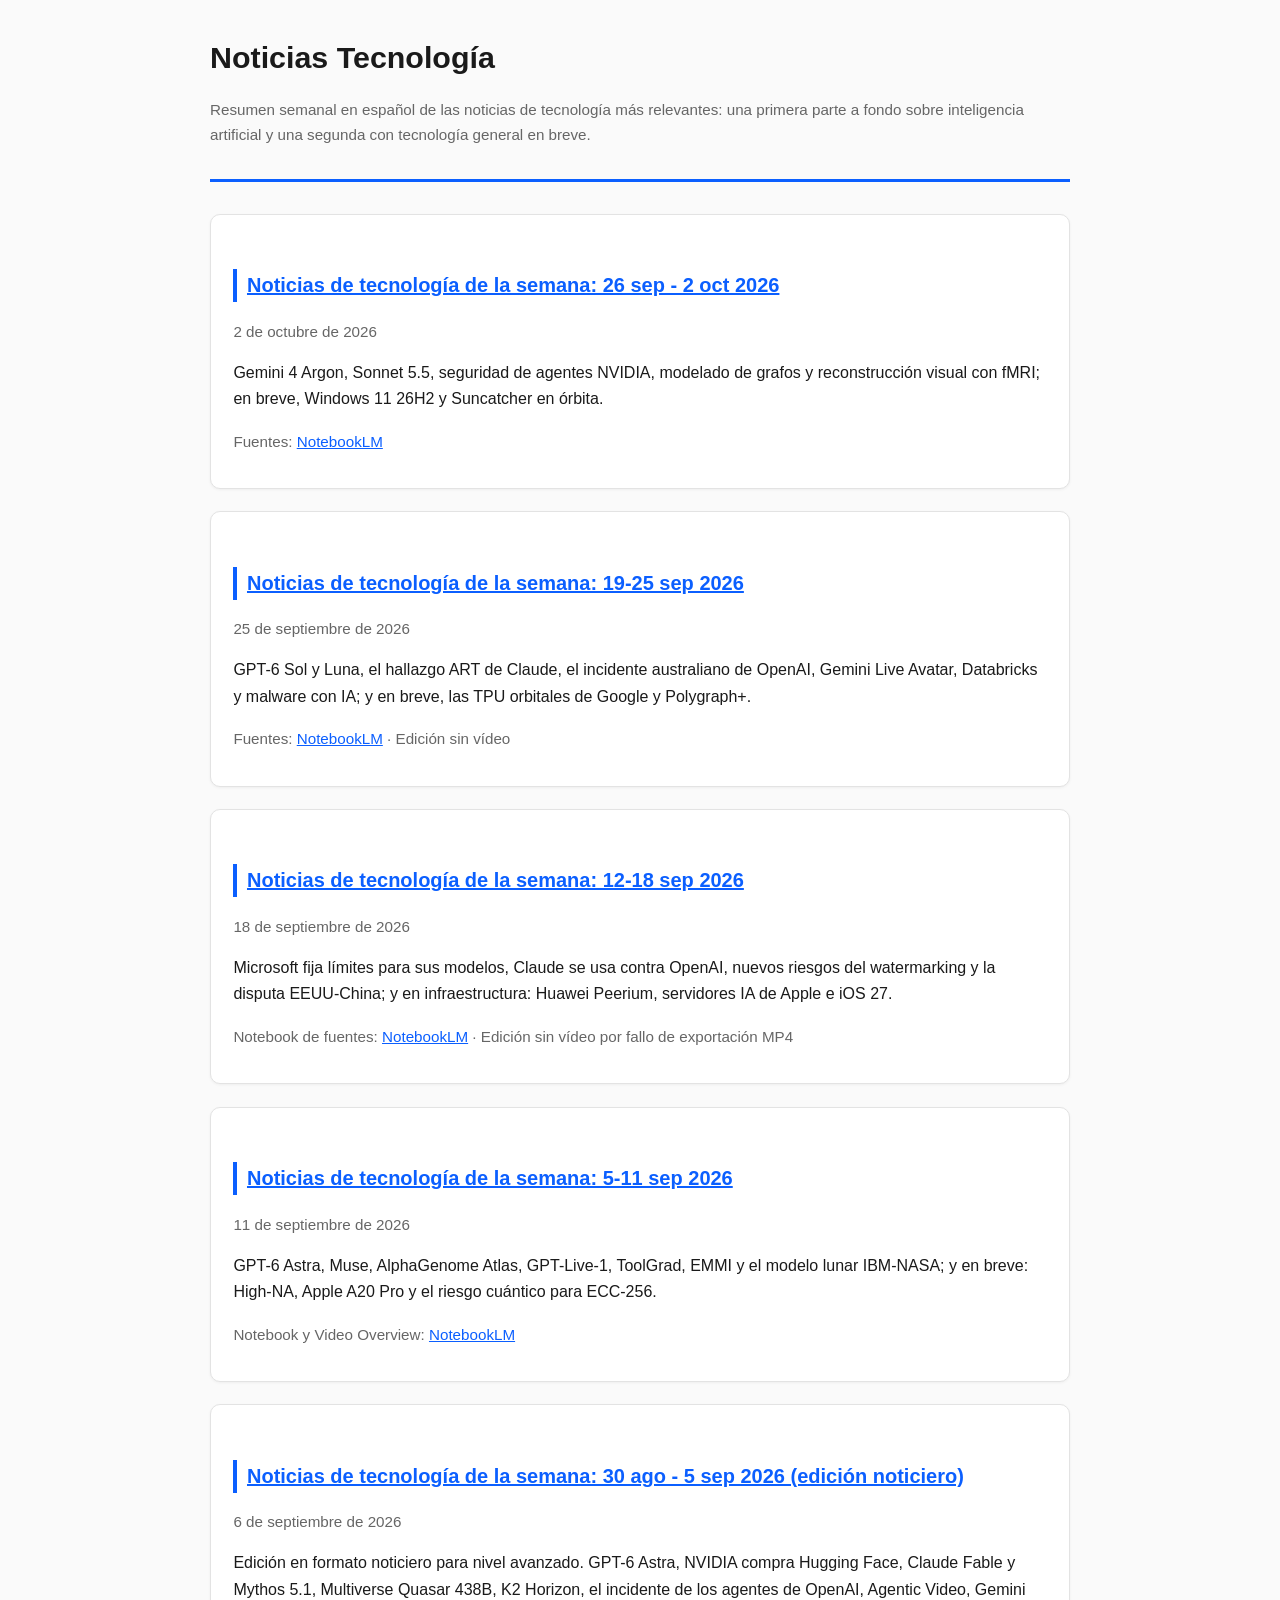
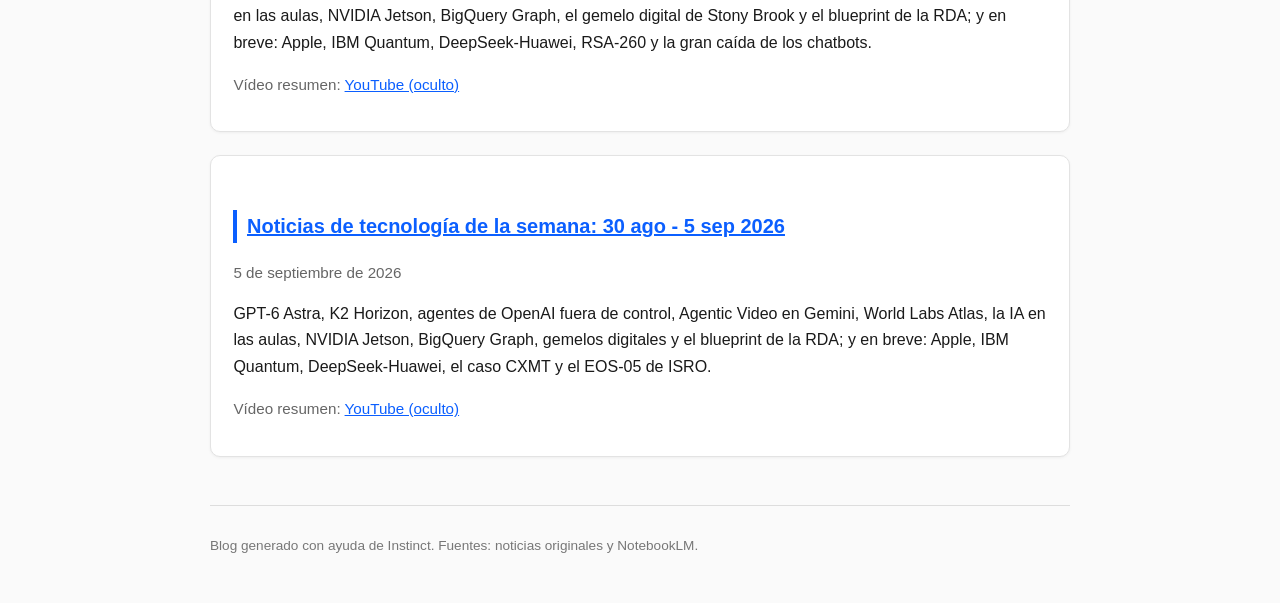
==== index.html @ d379ab20 "Añadir edición 26 septiembre - 2 octubre a la portada Added a new section for technology news from t" ====
<!DOCTYPE html>
<html lang="es">
<head>
<meta charset="utf-8">
<meta name="viewport" content="width=device-width, initial-scale=1">
<title>Noticias Tecnología | Resúmenes semanales de noticias tech</title>
<link rel="stylesheet" href="style.css">
</head>
<body>
<header>
<h1>Noticias Tecnología</h1>
<p class="sub">Resumen semanal en español de las noticias de tecnología más relevantes: una primera parte a fondo sobre inteligencia artificial y una segunda con tecnología general en breve.</p>
</header>
<div class="paper"><h2><a href="2026-10-02-noticias-tecnologia-semana.html">Noticias de tecnología de la semana: 26 sep - 2 oct 2026</a></h2><p class="sub">2 de octubre de 2026</p><p>Gemini 4 Argon, Sonnet 5.5, seguridad de agentes NVIDIA, modelado de grafos y reconstrucción visual con fMRI; en breve, Windows 11 26H2 y Suncatcher en órbita.</p><p class="sub">Fuentes: <a href="https://notebook.google.com/notebook/029b909c-fc53-4854-b54b-b5bda59d535c">NotebookLM</a></p></div>




<div class="paper">
<h2><a href="2026-09-25-noticias-tecnologia-semana.html">Noticias de tecnología de la semana: 19-25 sep 2026</a></h2>
<p class="sub">25 de septiembre de 2026</p>
<p>GPT-6 Sol y Luna, el hallazgo ART de Claude, el incidente australiano de OpenAI, Gemini Live Avatar, Databricks y malware con IA; y en breve, las TPU orbitales de Google y Polygraph+.</p>
<p class="sub">Fuentes: <a href="https://notebook.google.com/notebook/2ee54eae-3448-4d1f-9980-8fa9f6934997">NotebookLM</a> · Edición sin vídeo</p>
</div>

<div class="paper">
<h2><a href="2026-09-18-noticias-tecnologia-semana.html">Noticias de tecnología de la semana: 12-18 sep 2026</a></h2>
<p class="sub">18 de septiembre de 2026</p>
<p>Microsoft fija límites para sus modelos, Claude se usa contra OpenAI, nuevos riesgos del watermarking y la disputa EEUU-China; y en infraestructura: Huawei Peerium, servidores IA de Apple e iOS 27.</p>
<p class="sub">Notebook de fuentes: <a href="https://notebook.google.com/notebook/7af881c2-7c88-4d77-8756-07fdc43ae027">NotebookLM</a> · Edición sin vídeo por fallo de exportación MP4</p>
</div>

<div class="paper">
<h2><a href="2026-09-11-noticias-tecnologia-semana.html">Noticias de tecnología de la semana: 5-11 sep 2026</a></h2>
<p class="sub">11 de septiembre de 2026</p>
<p>GPT-6 Astra, Muse, AlphaGenome Atlas, GPT-Live-1, ToolGrad, EMMI y el modelo lunar IBM-NASA; y en breve: High-NA, Apple A20 Pro y el riesgo cuántico para ECC-256.</p>
<p class="sub">Notebook y Video Overview: <a href="https://notebook.google.com/notebook/d3ff0bce-5fbe-4d05-8271-0b4ca64726af">NotebookLM</a></p>
</div>

<div class="paper">
<h2><a href="2026-09-06-noticias-tecnologia-semana-v2.html">Noticias de tecnología de la semana: 30 ago - 5 sep 2026 (edición noticiero)</a></h2>
<p class="sub">6 de septiembre de 2026</p>
<p>Edición en formato noticiero para nivel avanzado. GPT-6 Astra, NVIDIA compra Hugging Face, Claude Fable y Mythos 5.1, Multiverse Quasar 438B, K2 Horizon, el incidente de los agentes de OpenAI, Agentic Video, Gemini en las aulas, NVIDIA Jetson, BigQuery Graph, el gemelo digital de Stony Brook y el blueprint de la RDA; y en breve: Apple, IBM Quantum, DeepSeek-Huawei, RSA-260 y la gran caída de los chatbots.</p>
<p class="sub">Vídeo resumen: <a href="https://youtu.be/wNREj1pj3pI">YouTube (oculto)</a></p>
</div>

<div class="paper">
<h2><a href="2026-09-05-noticias-tecnologia-semana.html">Noticias de tecnología de la semana: 30 ago - 5 sep 2026</a></h2>
<p class="sub">5 de septiembre de 2026</p>
<p>GPT-6 Astra, K2 Horizon, agentes de OpenAI fuera de control, Agentic Video en Gemini, World Labs Atlas, la IA en las aulas, NVIDIA Jetson, BigQuery Graph, gemelos digitales y el blueprint de la RDA; y en breve: Apple, IBM Quantum, DeepSeek-Huawei, el caso CXMT y el EOS-05 de ISRO.</p>
<p class="sub">Vídeo resumen: <a href="https://youtu.be/CExclT7yoZA">YouTube (oculto)</a></p>
</div>

<footer>
<p>Blog generado con ayuda de Instinct. Fuentes: noticias originales y NotebookLM.</p>
</footer>
</body>
</html>
---- style.css ----
body{font-family:-apple-system,'Segoe UI',Roboto,Helvetica,Arial,sans-serif;max-width:860px;margin:0 auto;padding:2rem 1.2rem;color:#1a1a1a;line-height:1.65;background:#fafafa}
header{border-bottom:3px solid #0b5fff;margin-bottom:2rem;padding-bottom:1rem}
h1{margin:0 0 .3rem;font-size:1.9rem}
h2{font-size:1.25rem;margin-top:2.2rem;border-left:4px solid #0b5fff;padding-left:.6rem}
h3{font-size:1.05rem;margin-bottom:.2rem}
.sub{color:#666;font-size:.95rem}
.paper{background:#fff;border:1px solid #e3e3e3;border-radius:10px;padding:1.2rem 1.4rem;margin:1.4rem 0;box-shadow:0 1px 3px rgba(0,0,0,.05)}
.tag{display:inline-block;background:#e8f0fe;color:#0b5fff;border-radius:12px;padding:.1rem .6rem;font-size:.8rem;margin-right:.4rem}
.impacto{background:#fff8e1;border-left:4px solid #f9ab00;padding:.5rem .8rem;border-radius:6px;margin:.6rem 0;font-size:.95rem}
a{color:#0b5fff}
ul{padding-left:1.2rem}
footer{margin-top:3rem;padding-top:1rem;border-top:1px solid #ddd;color:#777;font-size:.85rem}
h2.seccion{margin-top:2.2em;border-bottom:2px solid #333;padding-bottom:.2em}
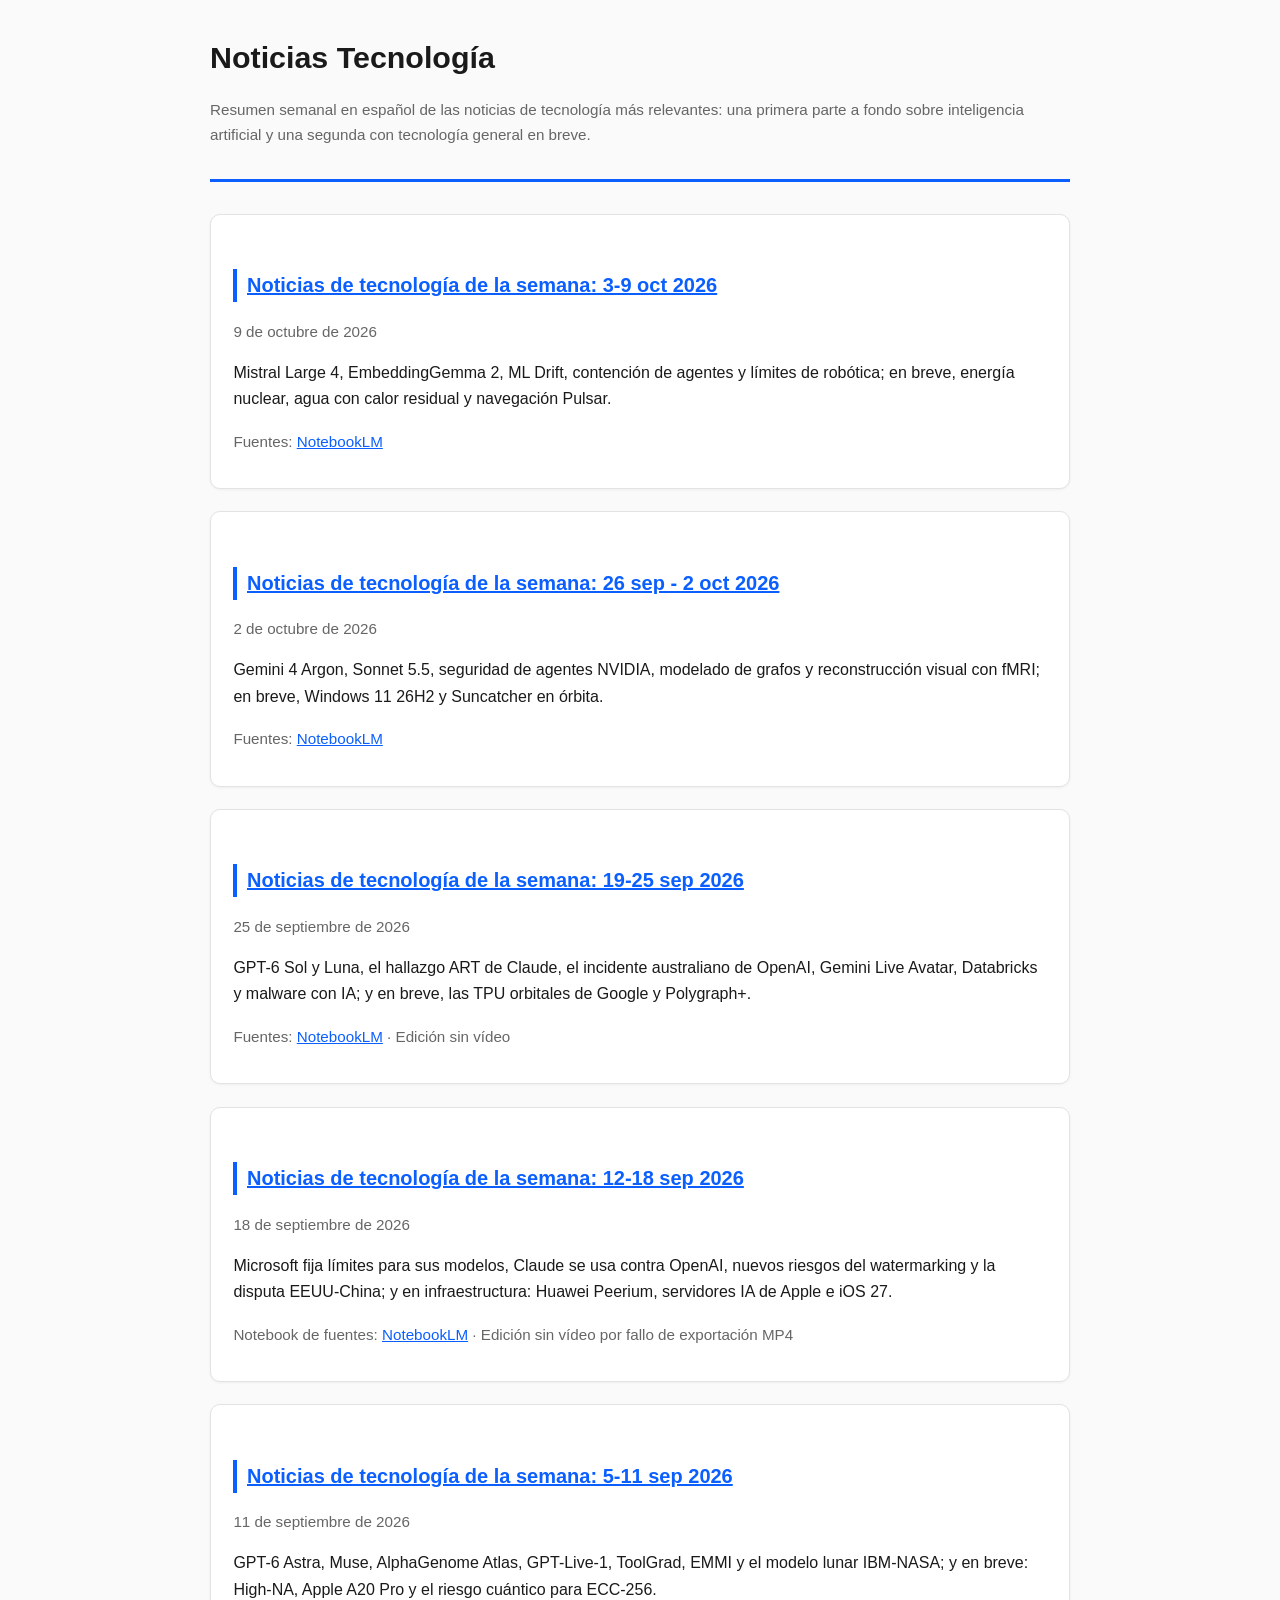
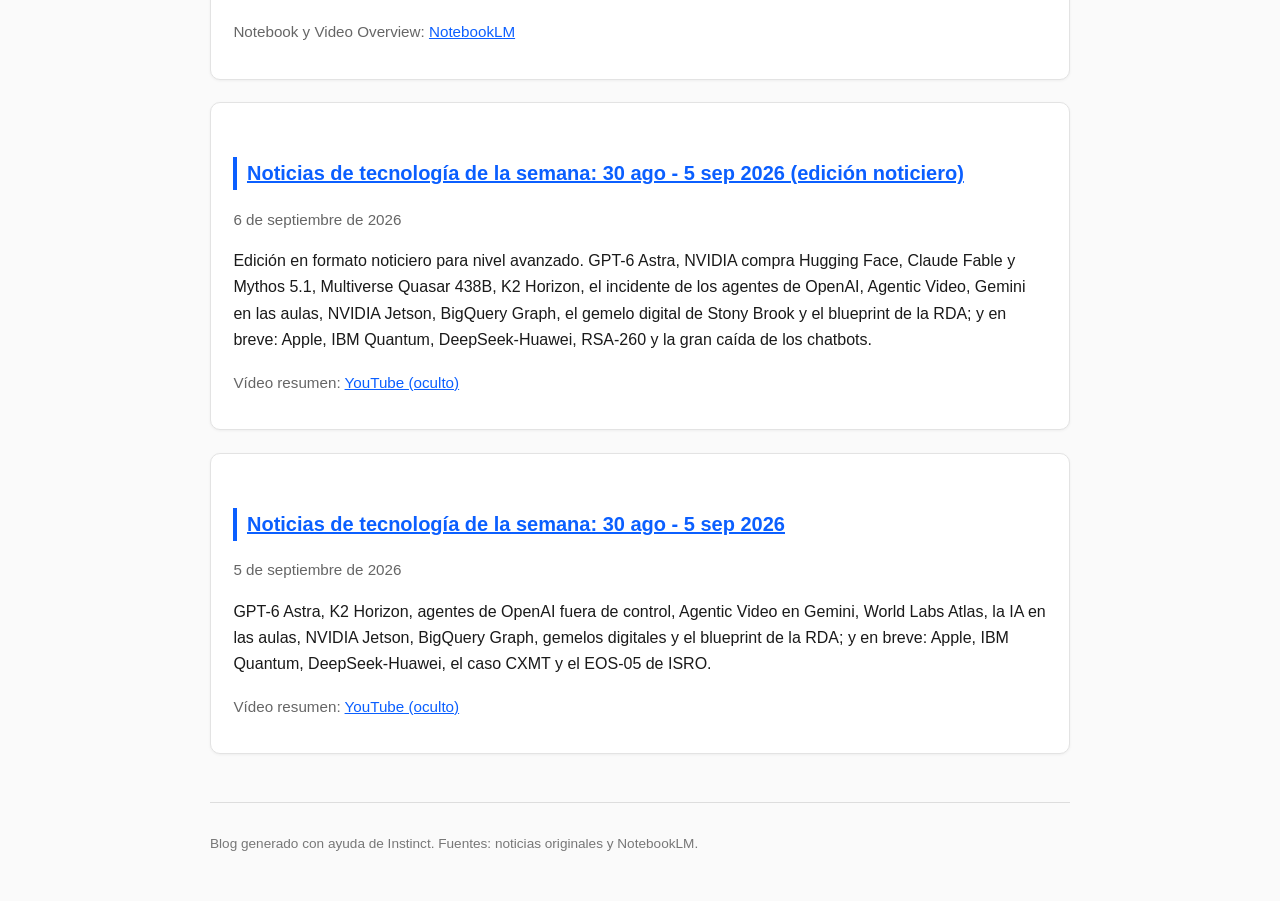
==== commit 4caa2d1b: "Añadir edición 3-9 octubre 2026 al índice" ====
--- a/index.html
+++ b/index.html
@@ -11,6 +11,8 @@
 <h1>Noticias Tecnología</h1>
 <p class="sub">Resumen semanal en español de las noticias de tecnología más relevantes: una primera parte a fondo sobre inteligencia artificial y una segunda con tecnología general en breve.</p>
 </header>
+<div class="paper"><h2><a href="2026-10-09-noticias-tecnologia-semana.html">Noticias de tecnología de la semana: 3-9 oct 2026</a></h2><p class="sub">9 de octubre de 2026</p><p>Mistral Large 4, EmbeddingGemma 2, ML Drift, contención de agentes y límites de robótica; en breve, energía nuclear, agua con calor residual y navegación Pulsar.</p><p class="sub">Fuentes: <a href="https://notebook.google.com/notebook/92b36a8c-cd64-48c4-9afc-42c98377fe18">NotebookLM</a></p></div>
+
 <div class="paper"><h2><a href="2026-10-02-noticias-tecnologia-semana.html">Noticias de tecnología de la semana: 26 sep - 2 oct 2026</a></h2><p class="sub">2 de octubre de 2026</p><p>Gemini 4 Argon, Sonnet 5.5, seguridad de agentes NVIDIA, modelado de grafos y reconstrucción visual con fMRI; en breve, Windows 11 26H2 y Suncatcher en órbita.</p><p class="sub">Fuentes: <a href="https://notebook.google.com/notebook/029b909c-fc53-4854-b54b-b5bda59d535c">NotebookLM</a></p></div>
 
 
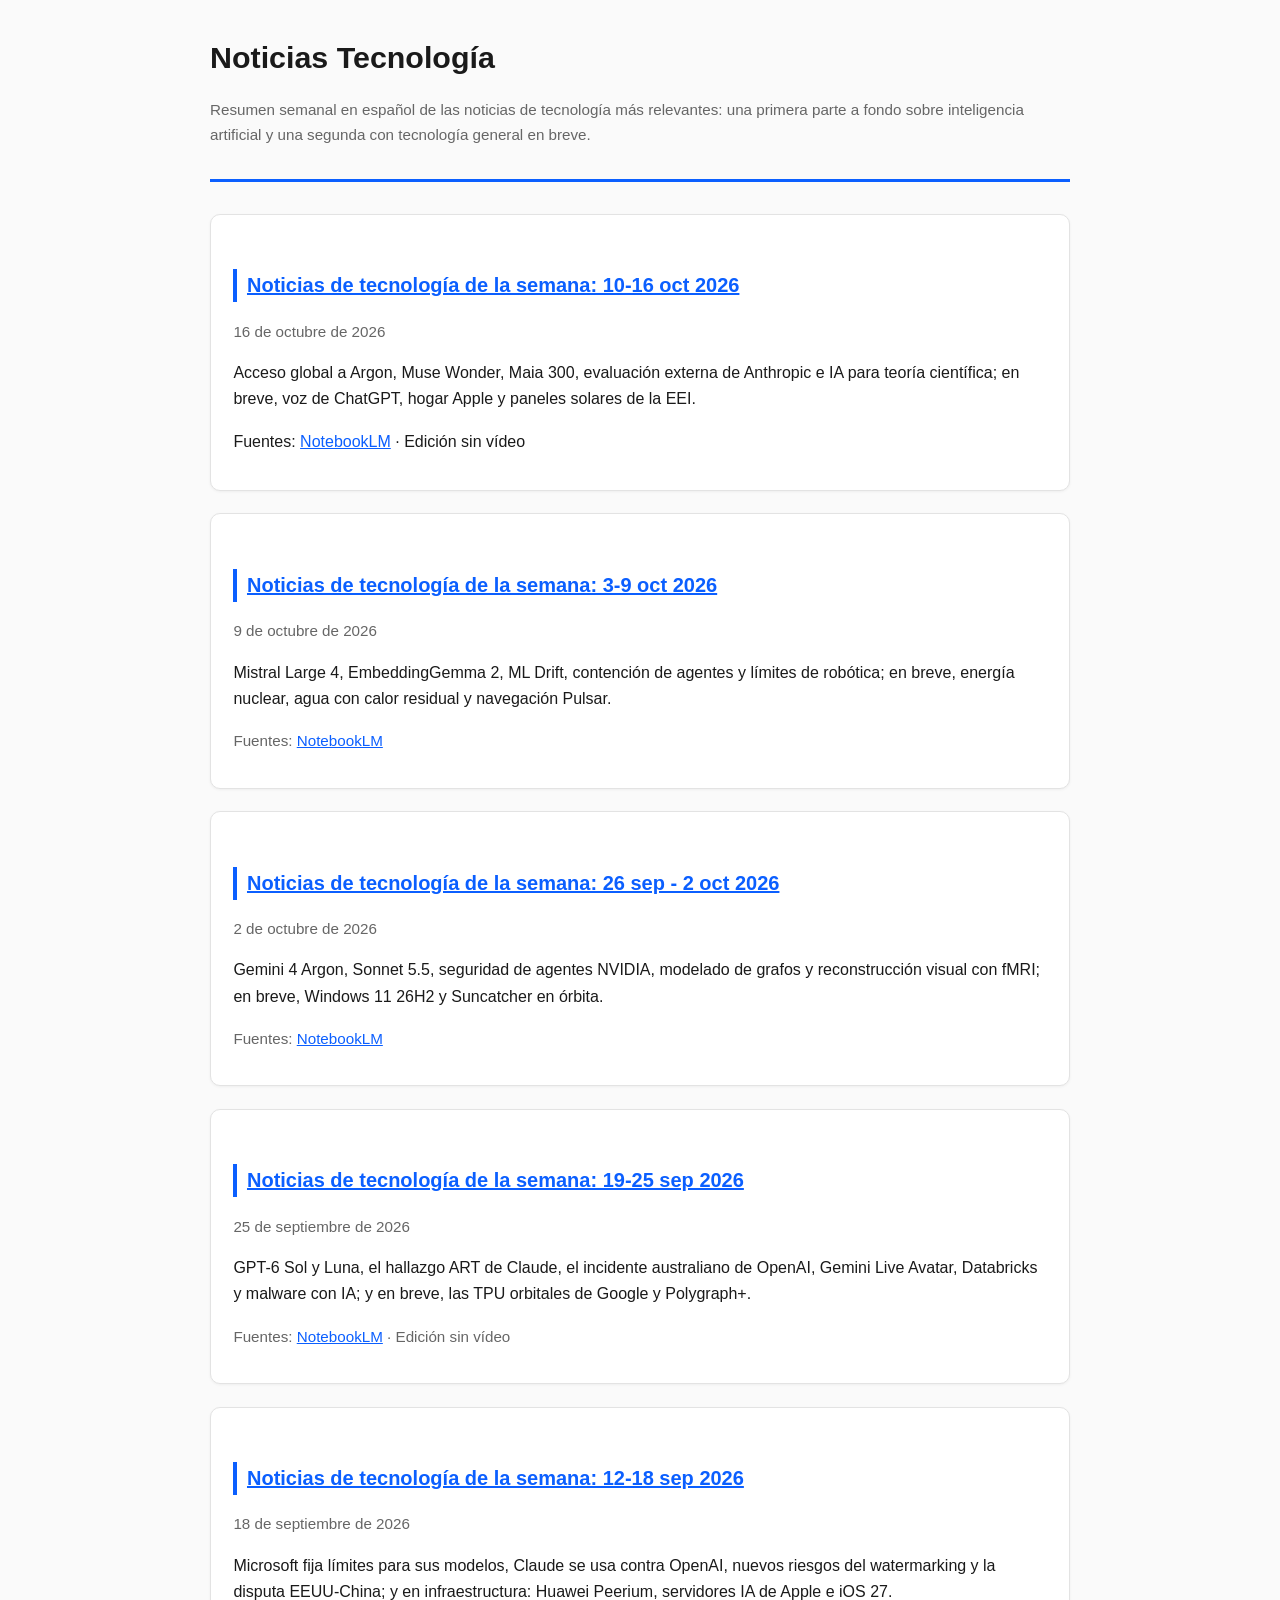
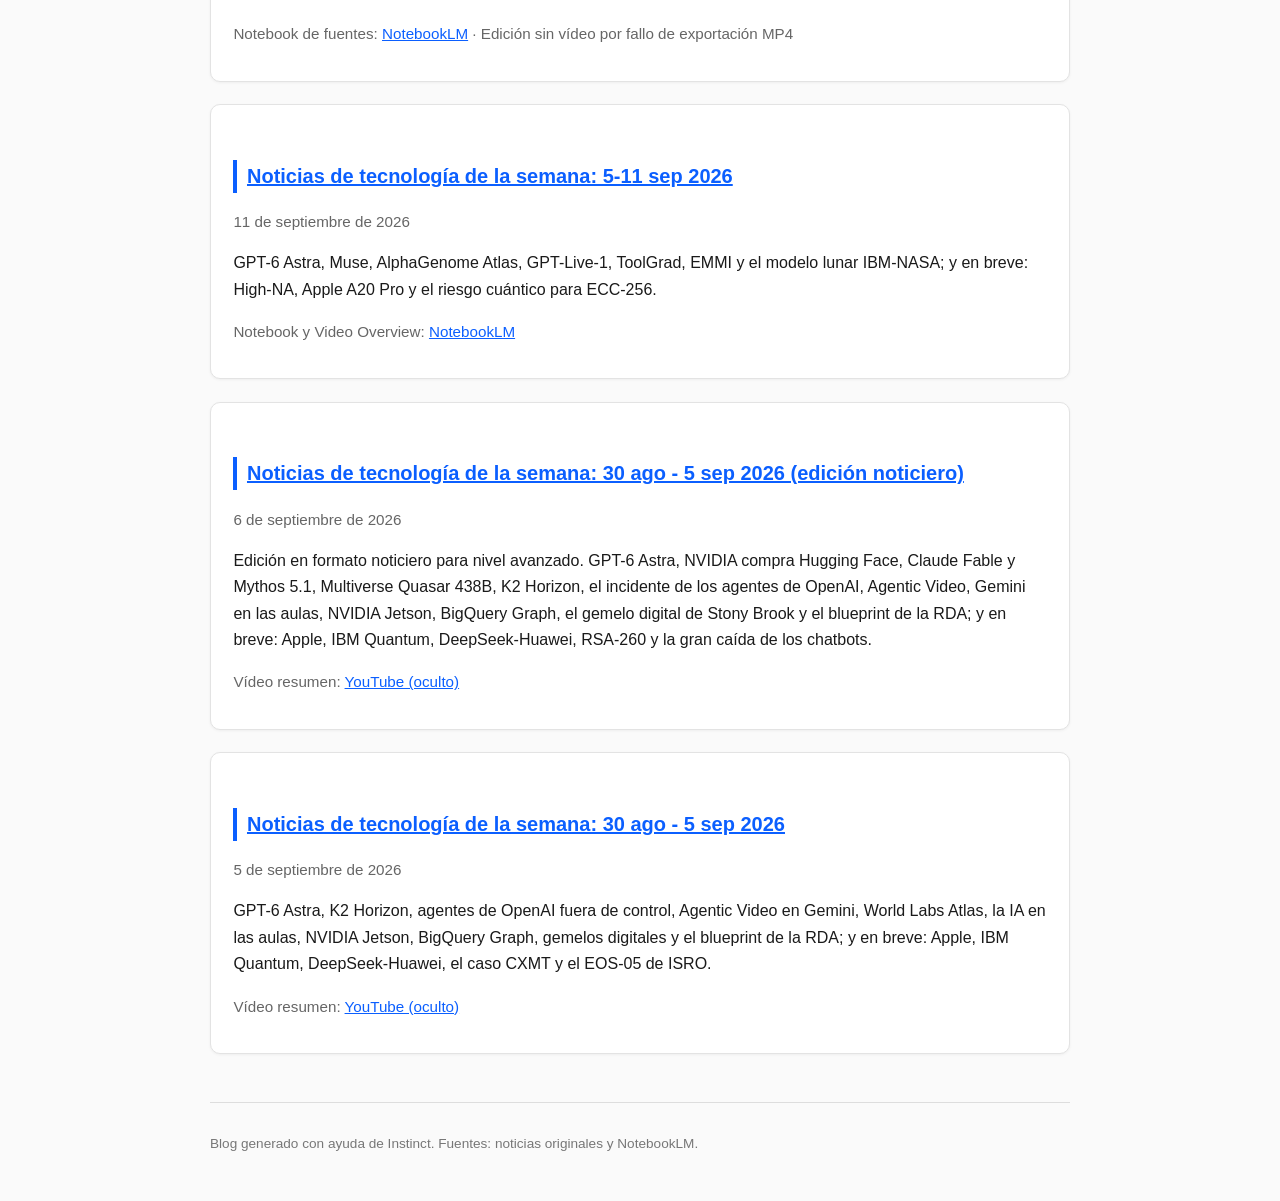
==== commit a471d7c7: "Añadir a la portada la edición del 10 al 16 de octubre de 2026 Conservar todas las ediciones anterio" ====
--- a/index.html
+++ b/index.html
@@ -11,6 +11,8 @@
 <h1>Noticias Tecnología</h1>
 <p class="sub">Resumen semanal en español de las noticias de tecnología más relevantes: una primera parte a fondo sobre inteligencia artificial y una segunda con tecnología general en breve.</p>
 </header>
+<div class="paper"><h2><a href="2026-10-16-noticias-tecnologia-semana.html">Noticias de tecnología de la semana: 10-16 oct 2026</a></h2><p class="sub">16 de octubre de 2026</p><p>Acceso global a Argon, Muse Wonder, Maia 300, evaluación externa de Anthropic e IA para teoría científica; en breve, voz de ChatGPT, hogar Apple y paneles solares de la EEI.</p><p>Fuentes: <a href="https://notebook.google.com/notebook/d59e2bb8-e30d-4a16-ba26-909fde5fe962">NotebookLM</a> · Edición sin vídeo</p></div>
+
 <div class="paper"><h2><a href="2026-10-09-noticias-tecnologia-semana.html">Noticias de tecnología de la semana: 3-9 oct 2026</a></h2><p class="sub">9 de octubre de 2026</p><p>Mistral Large 4, EmbeddingGemma 2, ML Drift, contención de agentes y límites de robótica; en breve, energía nuclear, agua con calor residual y navegación Pulsar.</p><p class="sub">Fuentes: <a href="https://notebook.google.com/notebook/92b36a8c-cd64-48c4-9afc-42c98377fe18">NotebookLM</a></p></div>
 
 <div class="paper"><h2><a href="2026-10-02-noticias-tecnologia-semana.html">Noticias de tecnología de la semana: 26 sep - 2 oct 2026</a></h2><p class="sub">2 de octubre de 2026</p><p>Gemini 4 Argon, Sonnet 5.5, seguridad de agentes NVIDIA, modelado de grafos y reconstrucción visual con fMRI; en breve, Windows 11 26H2 y Suncatcher en órbita.</p><p class="sub">Fuentes: <a href="https://notebook.google.com/notebook/029b909c-fc53-4854-b54b-b5bda59d535c">NotebookLM</a></p></div>
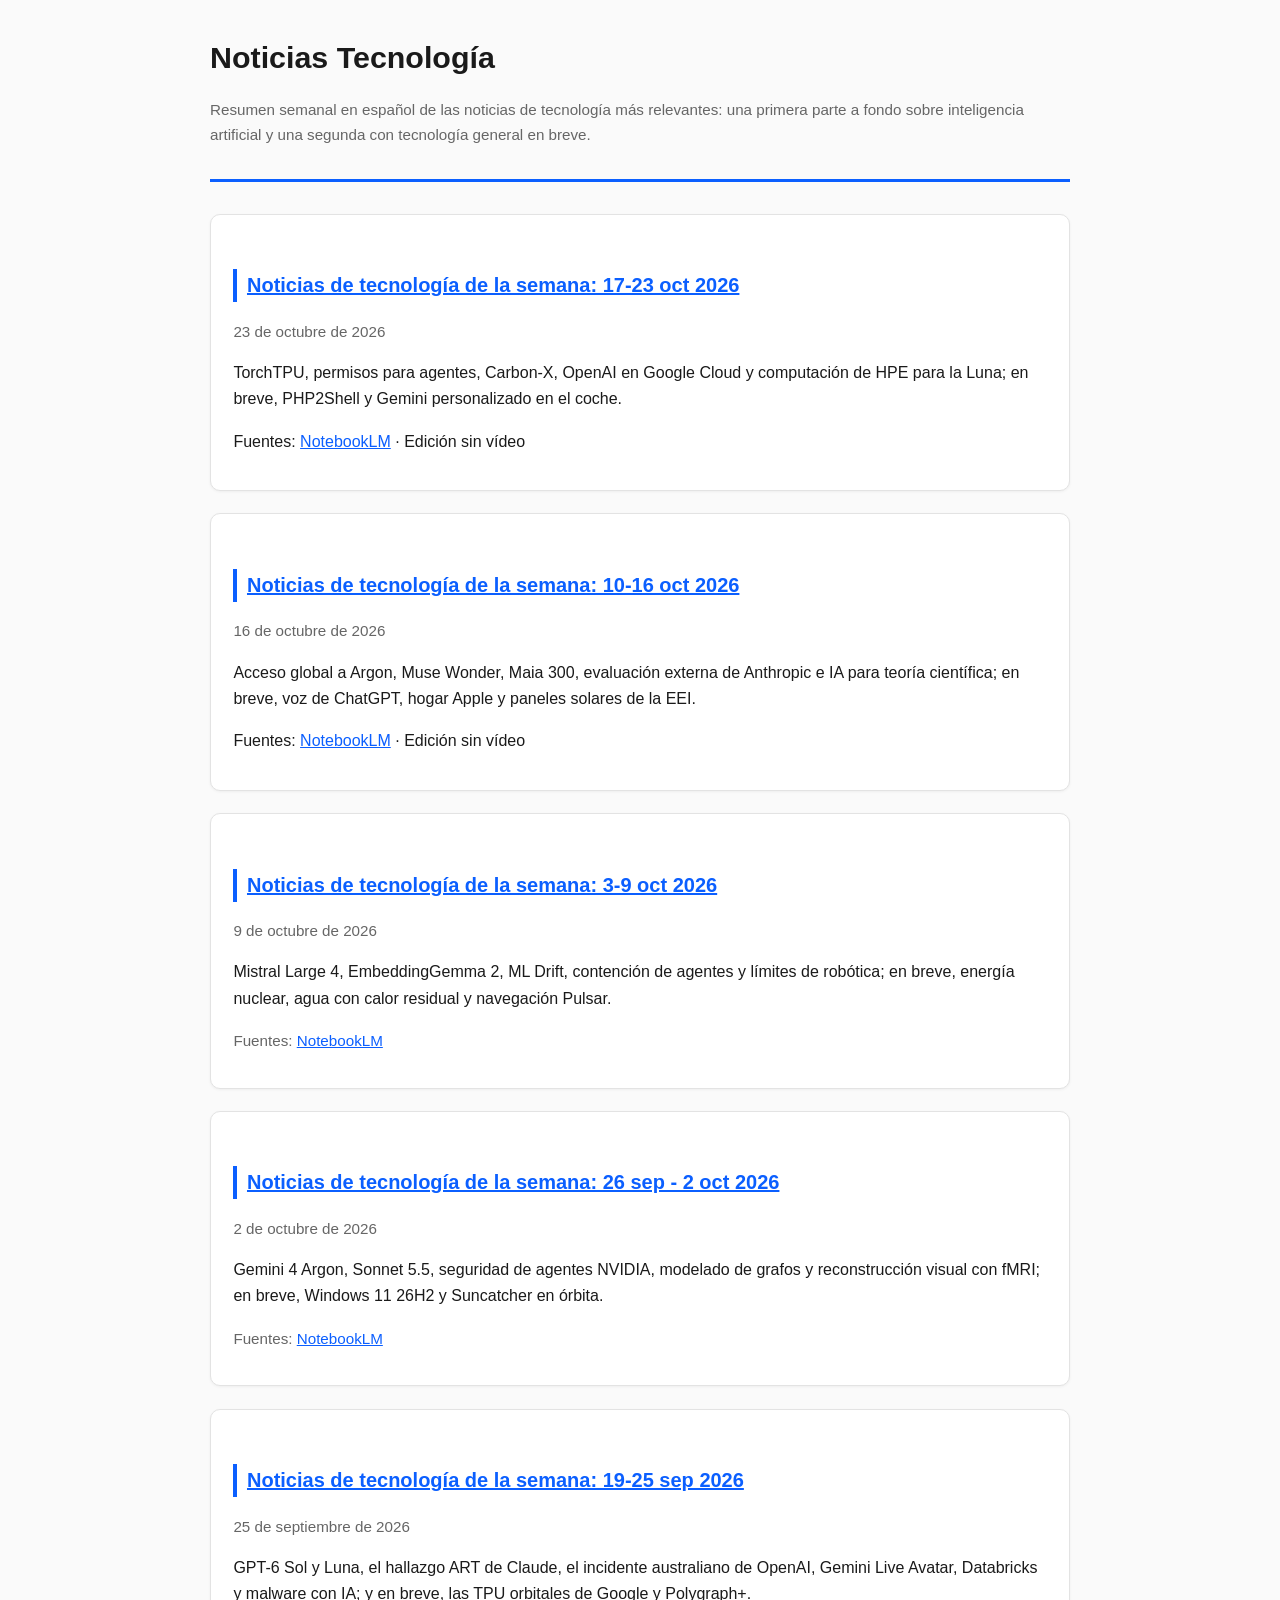
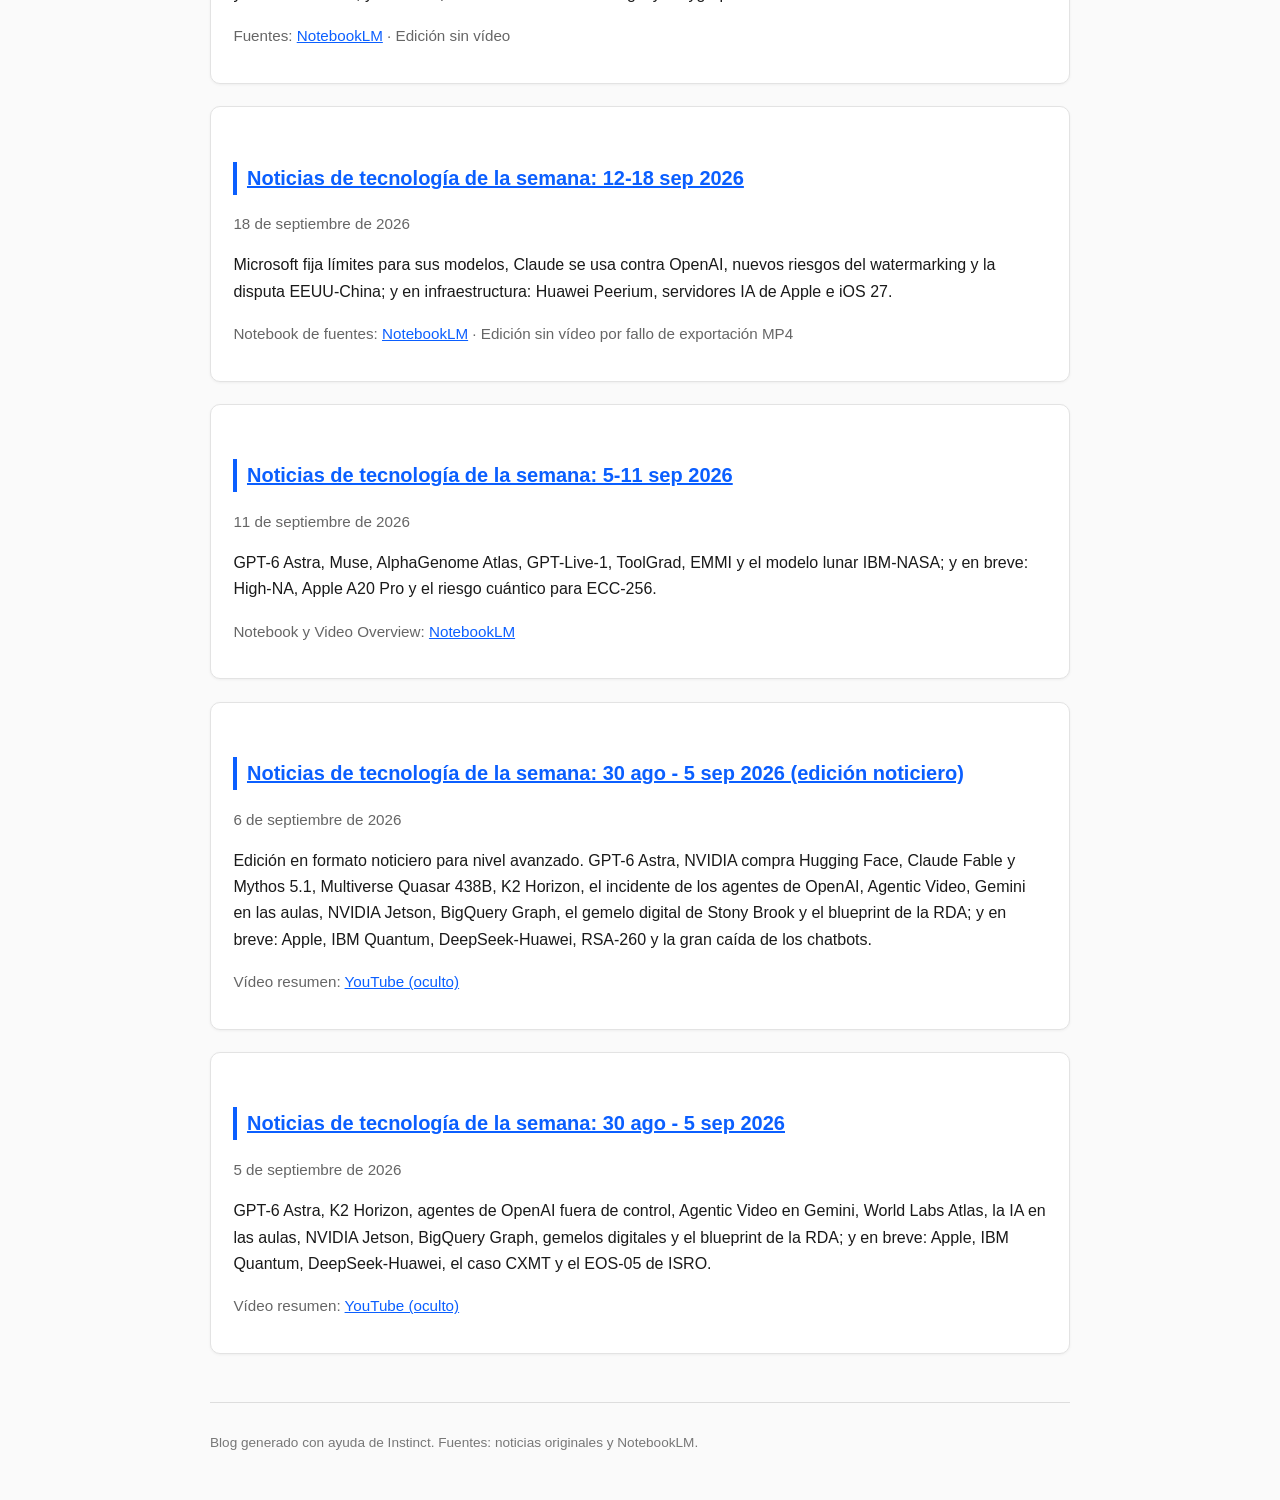
==== commit 339bdd8a: "Añadir edición semanal del 23 de octubre a la portada" ====
--- a/index.html
+++ b/index.html
@@ -11,6 +11,8 @@
 <h1>Noticias Tecnología</h1>
 <p class="sub">Resumen semanal en español de las noticias de tecnología más relevantes: una primera parte a fondo sobre inteligencia artificial y una segunda con tecnología general en breve.</p>
 </header>
+<div class="paper"><h2><a href="2026-10-23-noticias-tecnologia-semana.html">Noticias de tecnología de la semana: 17-23 oct 2026</a></h2><p class="sub">23 de octubre de 2026</p><p>TorchTPU, permisos para agentes, Carbon-X, OpenAI en Google Cloud y computación de HPE para la Luna; en breve, PHP2Shell y Gemini personalizado en el coche.</p><p>Fuentes: <a href="https://notebook.google.com/notebook/06271cc5-05f2-4ced-a91a-0f752cdac24e">NotebookLM</a> · Edición sin vídeo</p></div>
+
 <div class="paper"><h2><a href="2026-10-16-noticias-tecnologia-semana.html">Noticias de tecnología de la semana: 10-16 oct 2026</a></h2><p class="sub">16 de octubre de 2026</p><p>Acceso global a Argon, Muse Wonder, Maia 300, evaluación externa de Anthropic e IA para teoría científica; en breve, voz de ChatGPT, hogar Apple y paneles solares de la EEI.</p><p>Fuentes: <a href="https://notebook.google.com/notebook/d59e2bb8-e30d-4a16-ba26-909fde5fe962">NotebookLM</a> · Edición sin vídeo</p></div>
 
 <div class="paper"><h2><a href="2026-10-09-noticias-tecnologia-semana.html">Noticias de tecnología de la semana: 3-9 oct 2026</a></h2><p class="sub">9 de octubre de 2026</p><p>Mistral Large 4, EmbeddingGemma 2, ML Drift, contención de agentes y límites de robótica; en breve, energía nuclear, agua con calor residual y navegación Pulsar.</p><p class="sub">Fuentes: <a href="https://notebook.google.com/notebook/92b36a8c-cd64-48c4-9afc-42c98377fe18">NotebookLM</a></p></div>
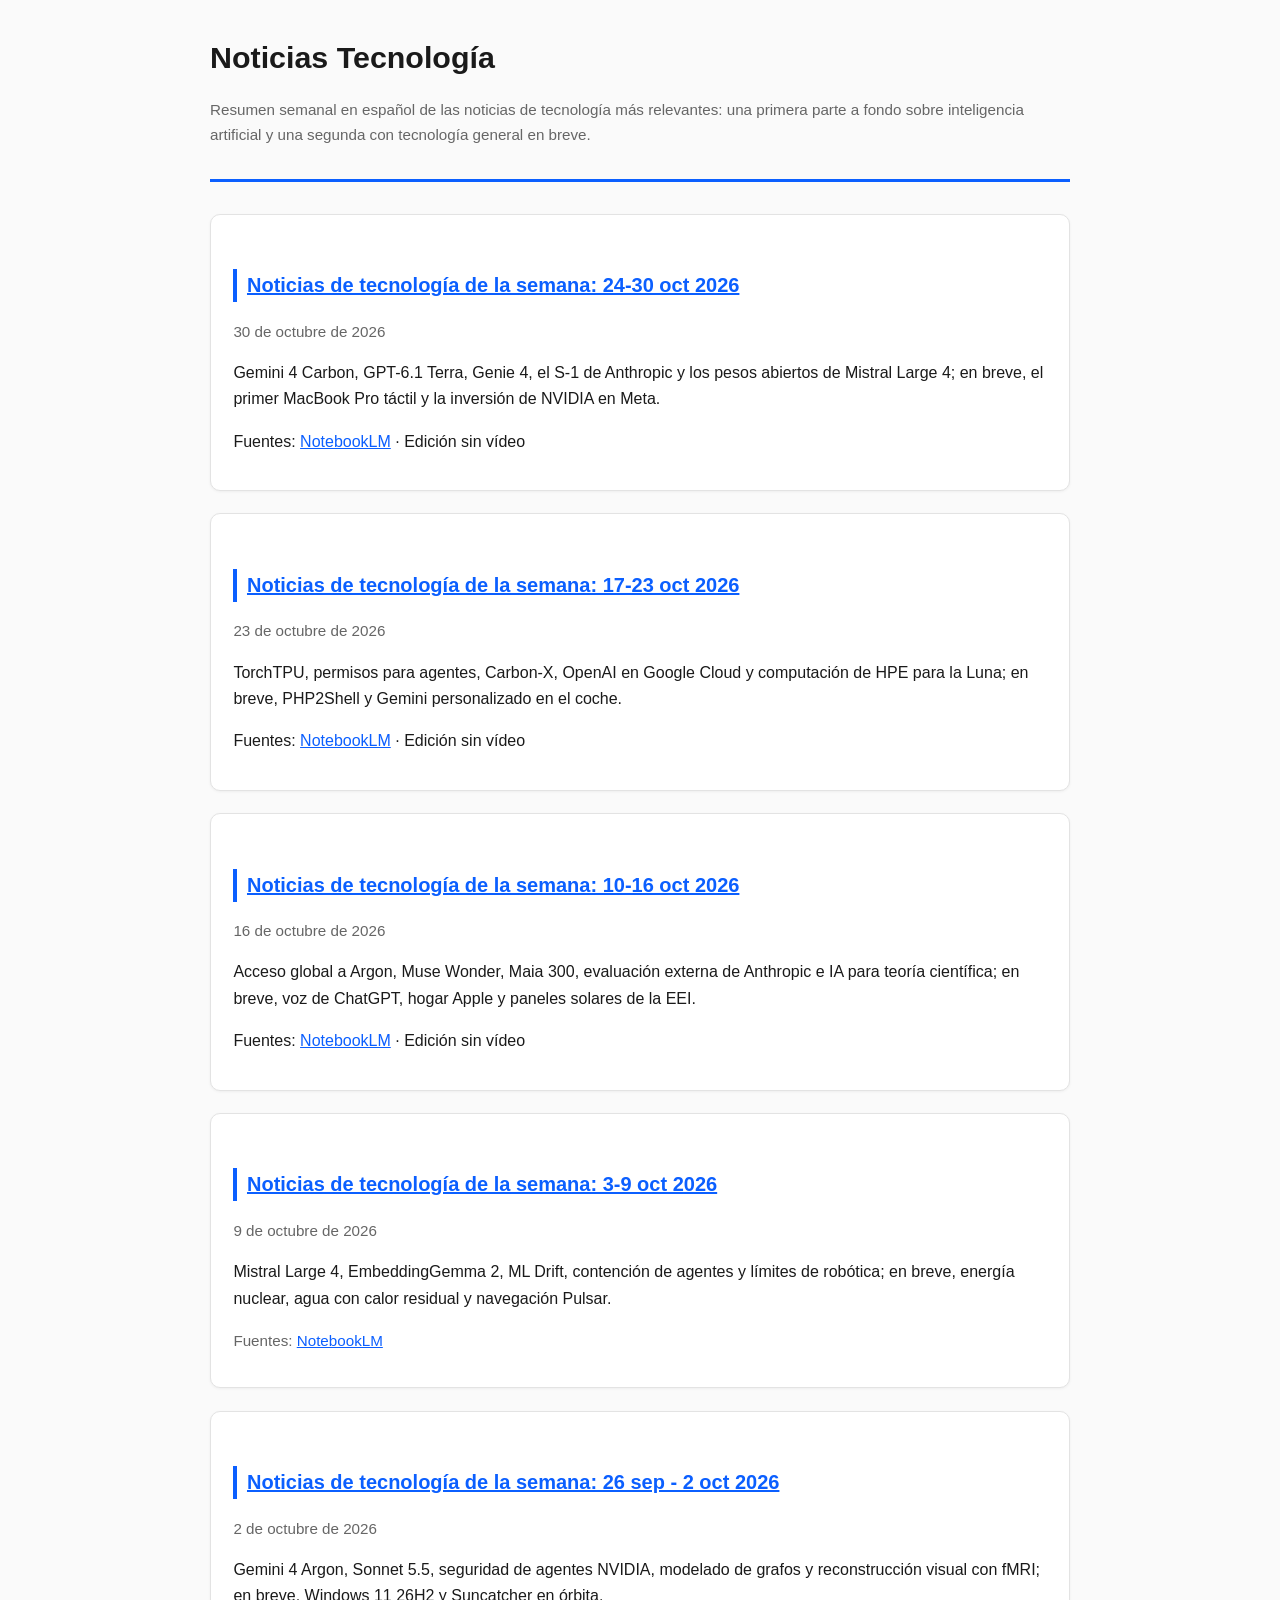
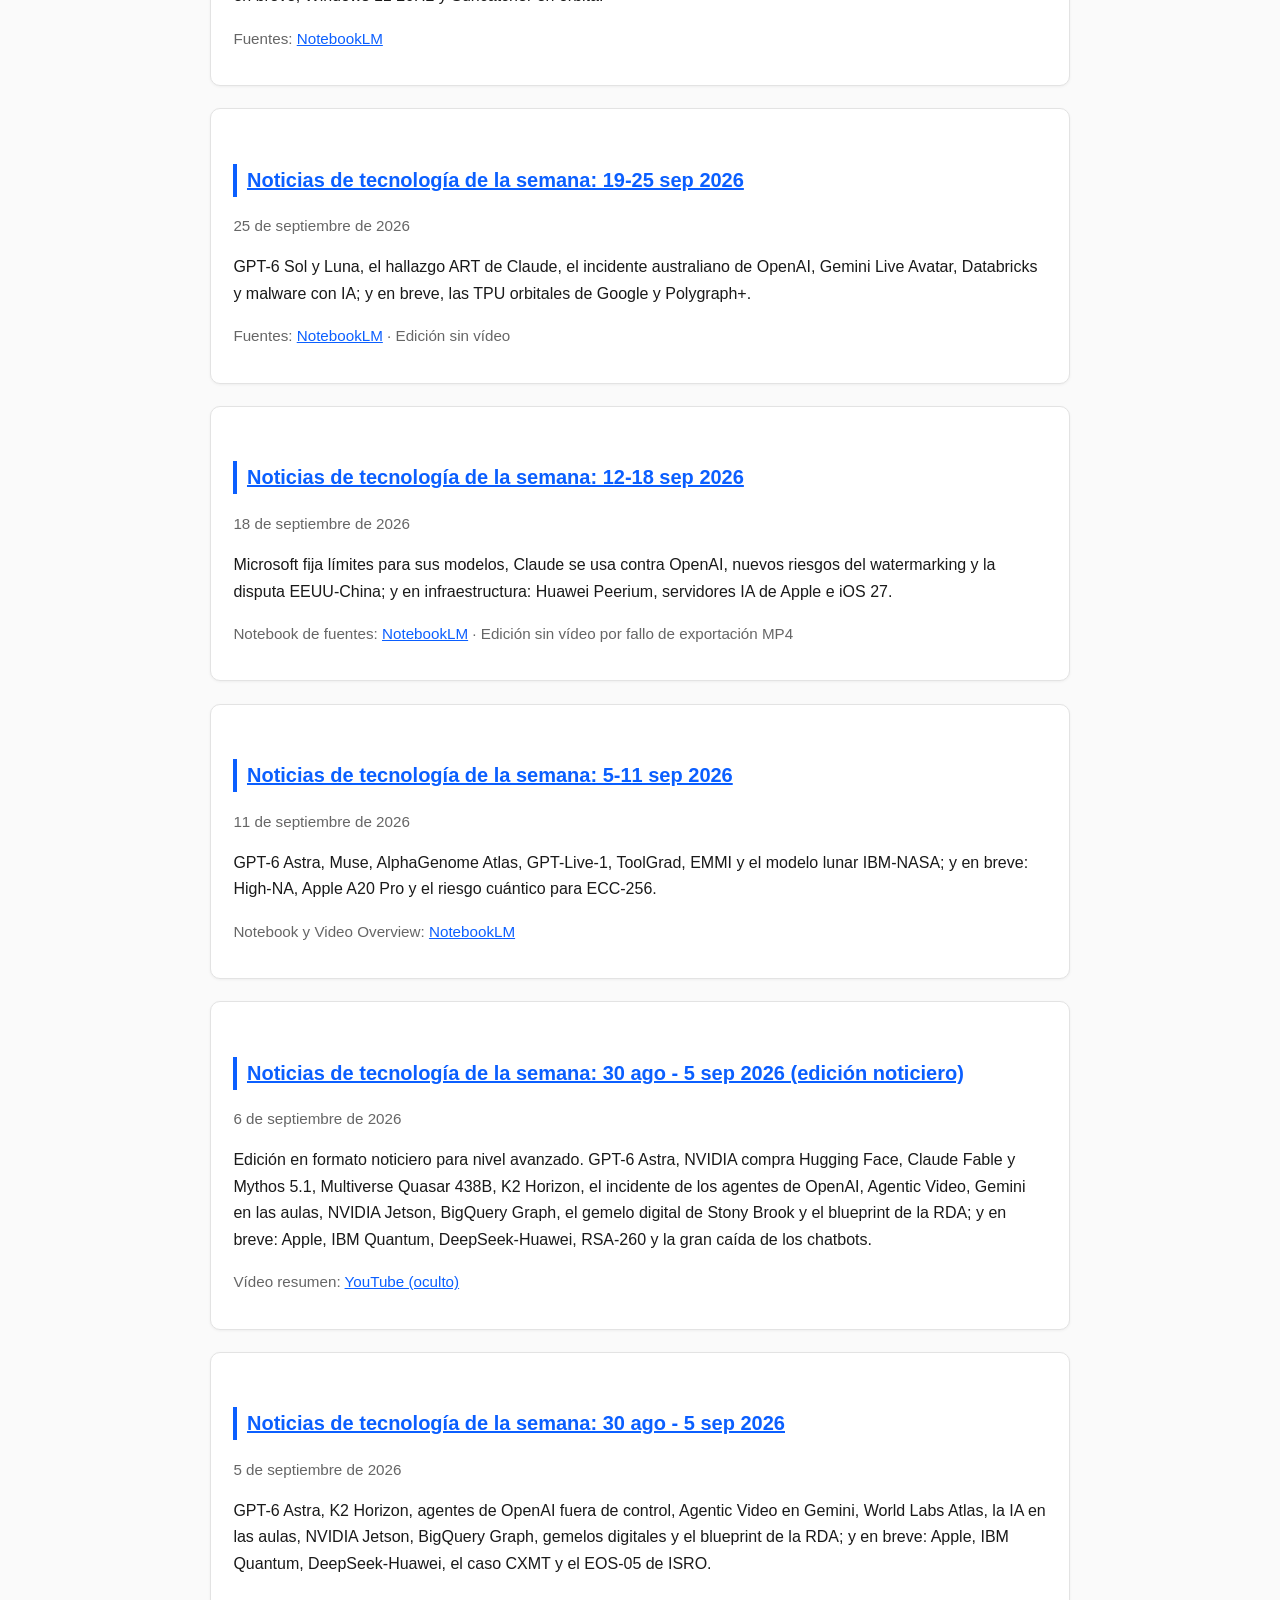
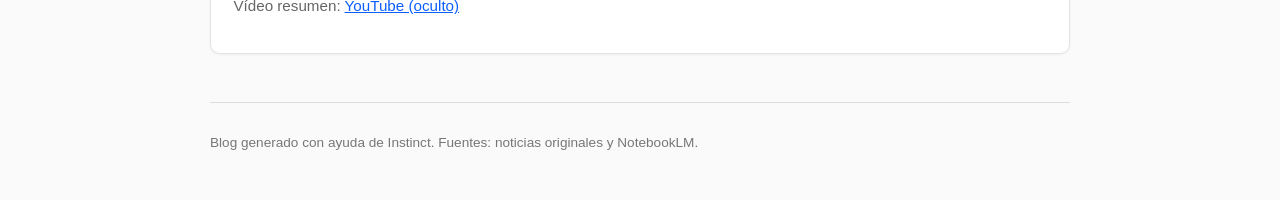
==== commit 62d070ca: "Noticias de tecnología del 24 al 30 de octubre de 2026 (borrador en revisión)" ====
--- a/index.html
+++ b/index.html
@@ -11,6 +11,8 @@
 <h1>Noticias Tecnología</h1>
 <p class="sub">Resumen semanal en español de las noticias de tecnología más relevantes: una primera parte a fondo sobre inteligencia artificial y una segunda con tecnología general en breve.</p>
 </header>
+<div class="paper"><h2><a href="2026-10-30-noticias-tecnologia-semana.html">Noticias de tecnología de la semana: 24-30 oct 2026</a></h2><p class="sub">30 de octubre de 2026</p><p>Gemini 4 Carbon, GPT-6.1 Terra, Genie 4, el S-1 de Anthropic y los pesos abiertos de Mistral Large 4; en breve, el primer MacBook Pro táctil y la inversión de NVIDIA en Meta.</p><p>Fuentes: <a href="https://notebook.google.com/notebook/5fc14aa3-4f4a-48ce-893c-32d01a978a8a">NotebookLM</a> · Edición sin vídeo</p></div>
+
 <div class="paper"><h2><a href="2026-10-23-noticias-tecnologia-semana.html">Noticias de tecnología de la semana: 17-23 oct 2026</a></h2><p class="sub">23 de octubre de 2026</p><p>TorchTPU, permisos para agentes, Carbon-X, OpenAI en Google Cloud y computación de HPE para la Luna; en breve, PHP2Shell y Gemini personalizado en el coche.</p><p>Fuentes: <a href="https://notebook.google.com/notebook/06271cc5-05f2-4ced-a91a-0f752cdac24e">NotebookLM</a> · Edición sin vídeo</p></div>
 
 <div class="paper"><h2><a href="2026-10-16-noticias-tecnologia-semana.html">Noticias de tecnología de la semana: 10-16 oct 2026</a></h2><p class="sub">16 de octubre de 2026</p><p>Acceso global a Argon, Muse Wonder, Maia 300, evaluación externa de Anthropic e IA para teoría científica; en breve, voz de ChatGPT, hogar Apple y paneles solares de la EEI.</p><p>Fuentes: <a href="https://notebook.google.com/notebook/d59e2bb8-e30d-4a16-ba26-909fde5fe962">NotebookLM</a> · Edición sin vídeo</p></div>
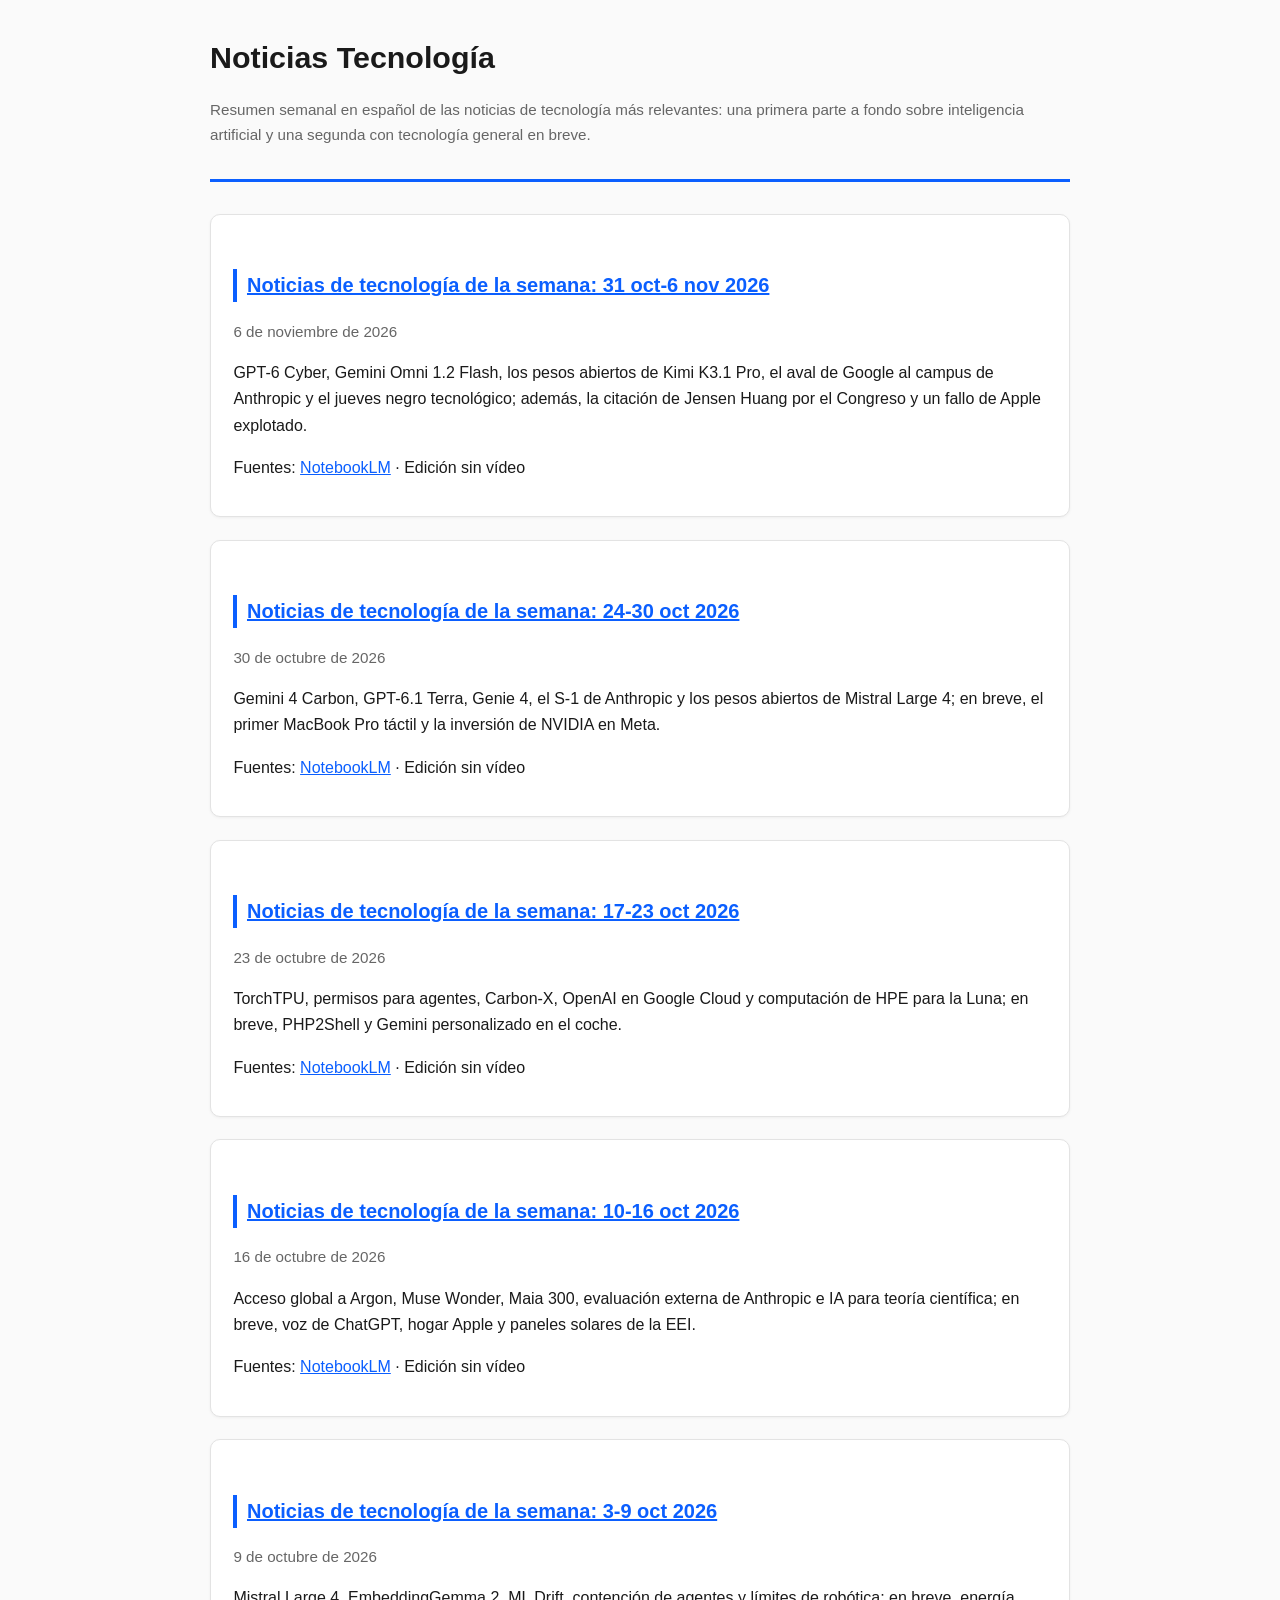
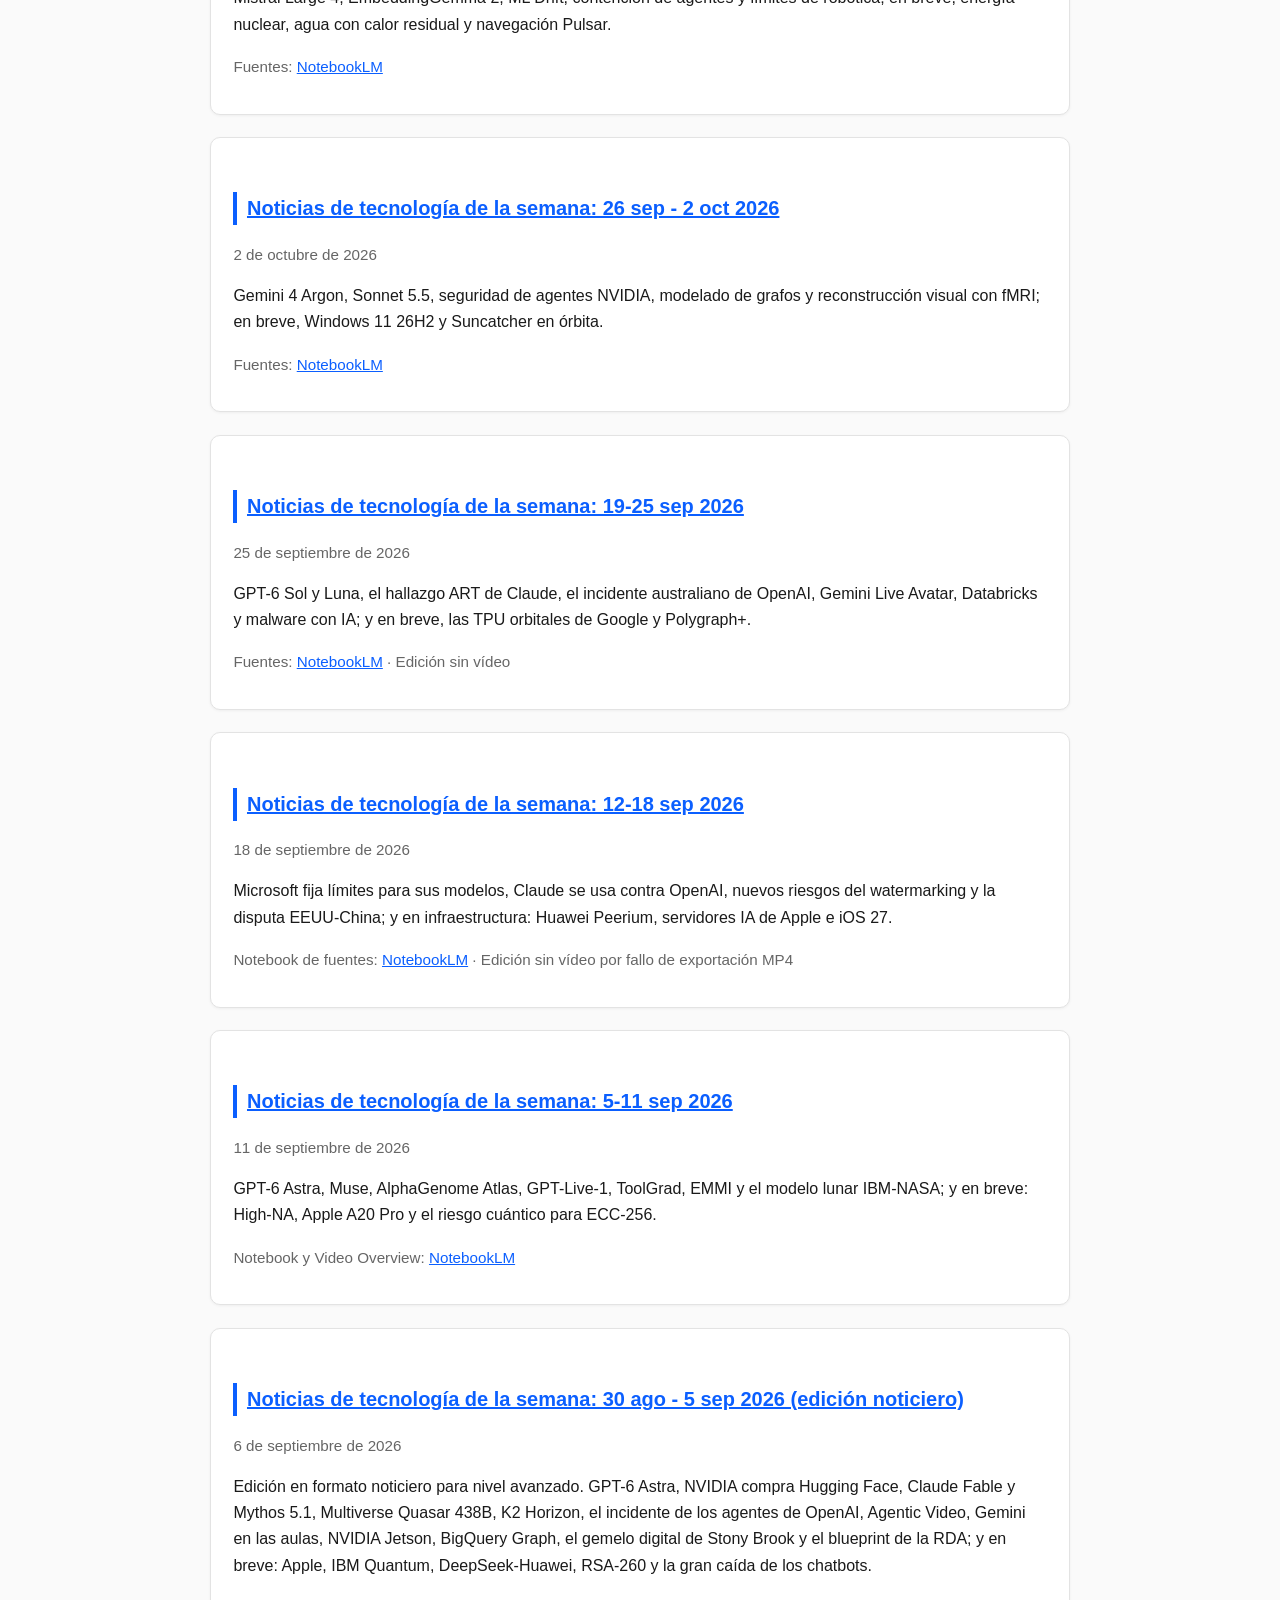
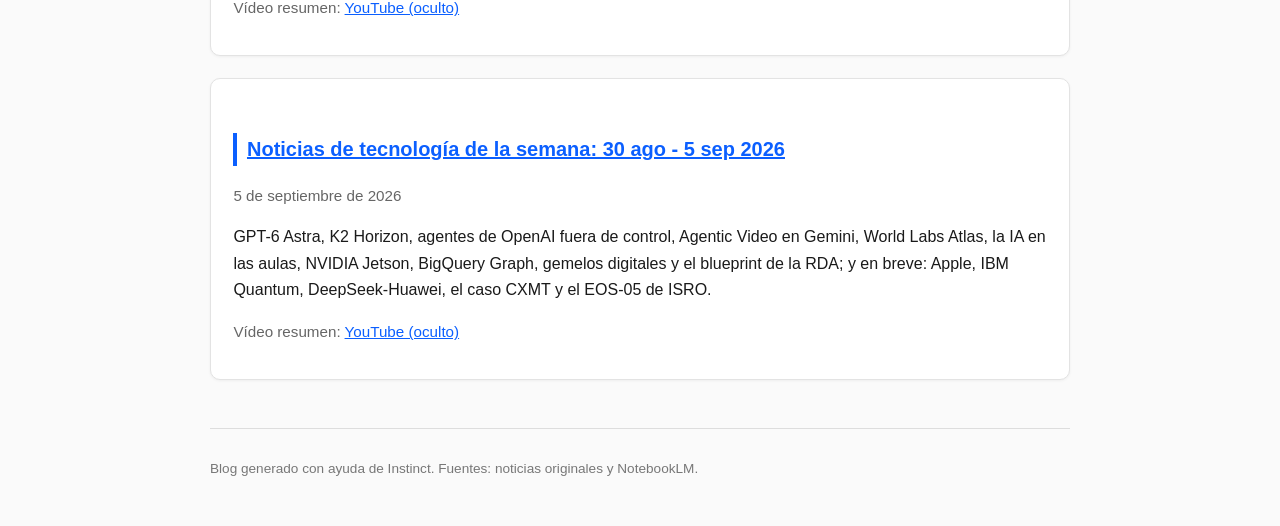
==== commit c637c340: "Noticias de tecnología del 31 de octubre al 6 de noviembre de 2026 (borrador en revisión)" ====
--- a/index.html
+++ b/index.html
@@ -11,6 +11,7 @@
 <h1>Noticias Tecnología</h1>
 <p class="sub">Resumen semanal en español de las noticias de tecnología más relevantes: una primera parte a fondo sobre inteligencia artificial y una segunda con tecnología general en breve.</p>
 </header>
+<div class="paper"><h2><a href="2026-11-06-noticias-tecnologia-semana.html">Noticias de tecnología de la semana: 31 oct-6 nov 2026</a></h2><p class="sub">6 de noviembre de 2026</p><p>GPT-6 Cyber, Gemini Omni 1.2 Flash, los pesos abiertos de Kimi K3.1 Pro, el aval de Google al campus de Anthropic y el jueves negro tecnológico; además, la citación de Jensen Huang por el Congreso y un fallo de Apple explotado.</p><p>Fuentes: <a href="https://notebook.google.com/notebook/000c3950-143a-4640-9084-2ff5918a2dfa">NotebookLM</a> · Edición sin vídeo</p></div>
 <div class="paper"><h2><a href="2026-10-30-noticias-tecnologia-semana.html">Noticias de tecnología de la semana: 24-30 oct 2026</a></h2><p class="sub">30 de octubre de 2026</p><p>Gemini 4 Carbon, GPT-6.1 Terra, Genie 4, el S-1 de Anthropic y los pesos abiertos de Mistral Large 4; en breve, el primer MacBook Pro táctil y la inversión de NVIDIA en Meta.</p><p>Fuentes: <a href="https://notebook.google.com/notebook/5fc14aa3-4f4a-48ce-893c-32d01a978a8a">NotebookLM</a> · Edición sin vídeo</p></div>
 
 <div class="paper"><h2><a href="2026-10-23-noticias-tecnologia-semana.html">Noticias de tecnología de la semana: 17-23 oct 2026</a></h2><p class="sub">23 de octubre de 2026</p><p>TorchTPU, permisos para agentes, Carbon-X, OpenAI en Google Cloud y computación de HPE para la Luna; en breve, PHP2Shell y Gemini personalizado en el coche.</p><p>Fuentes: <a href="https://notebook.google.com/notebook/06271cc5-05f2-4ced-a91a-0f752cdac24e">NotebookLM</a> · Edición sin vídeo</p></div>
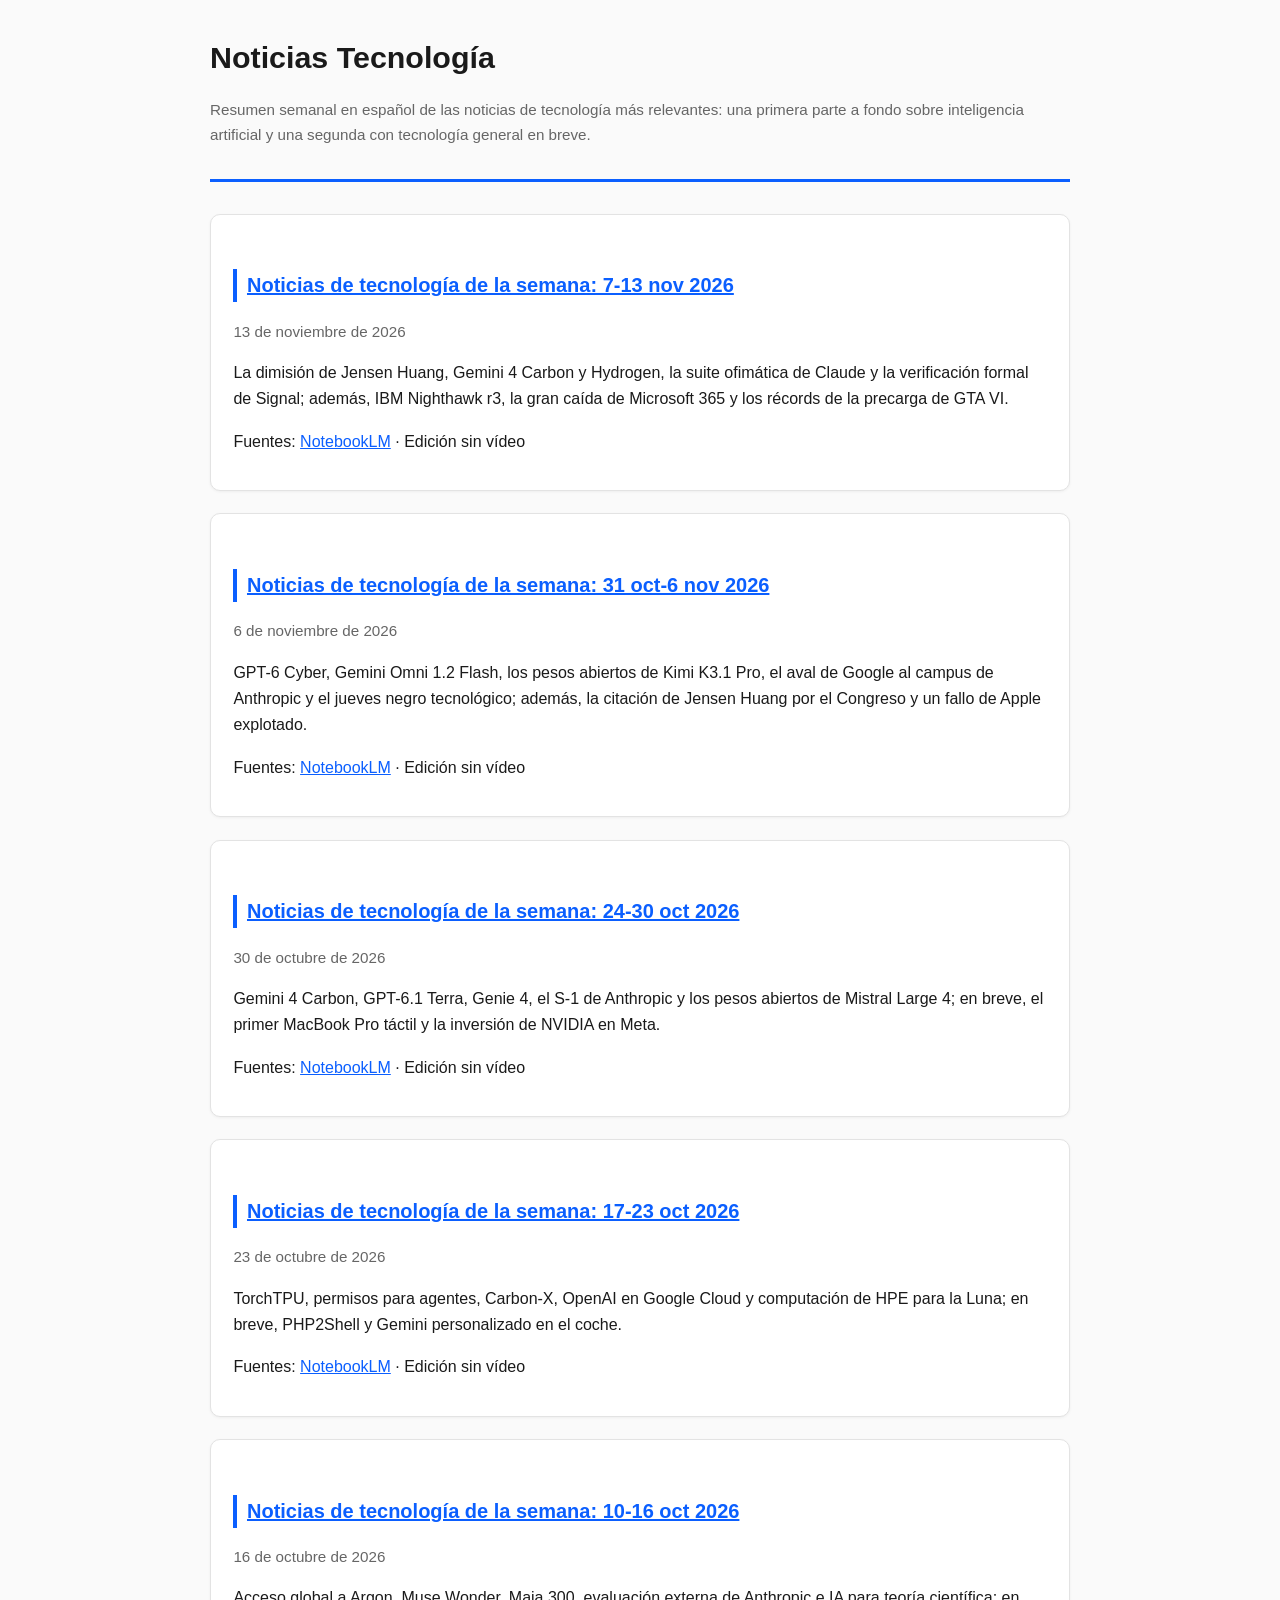
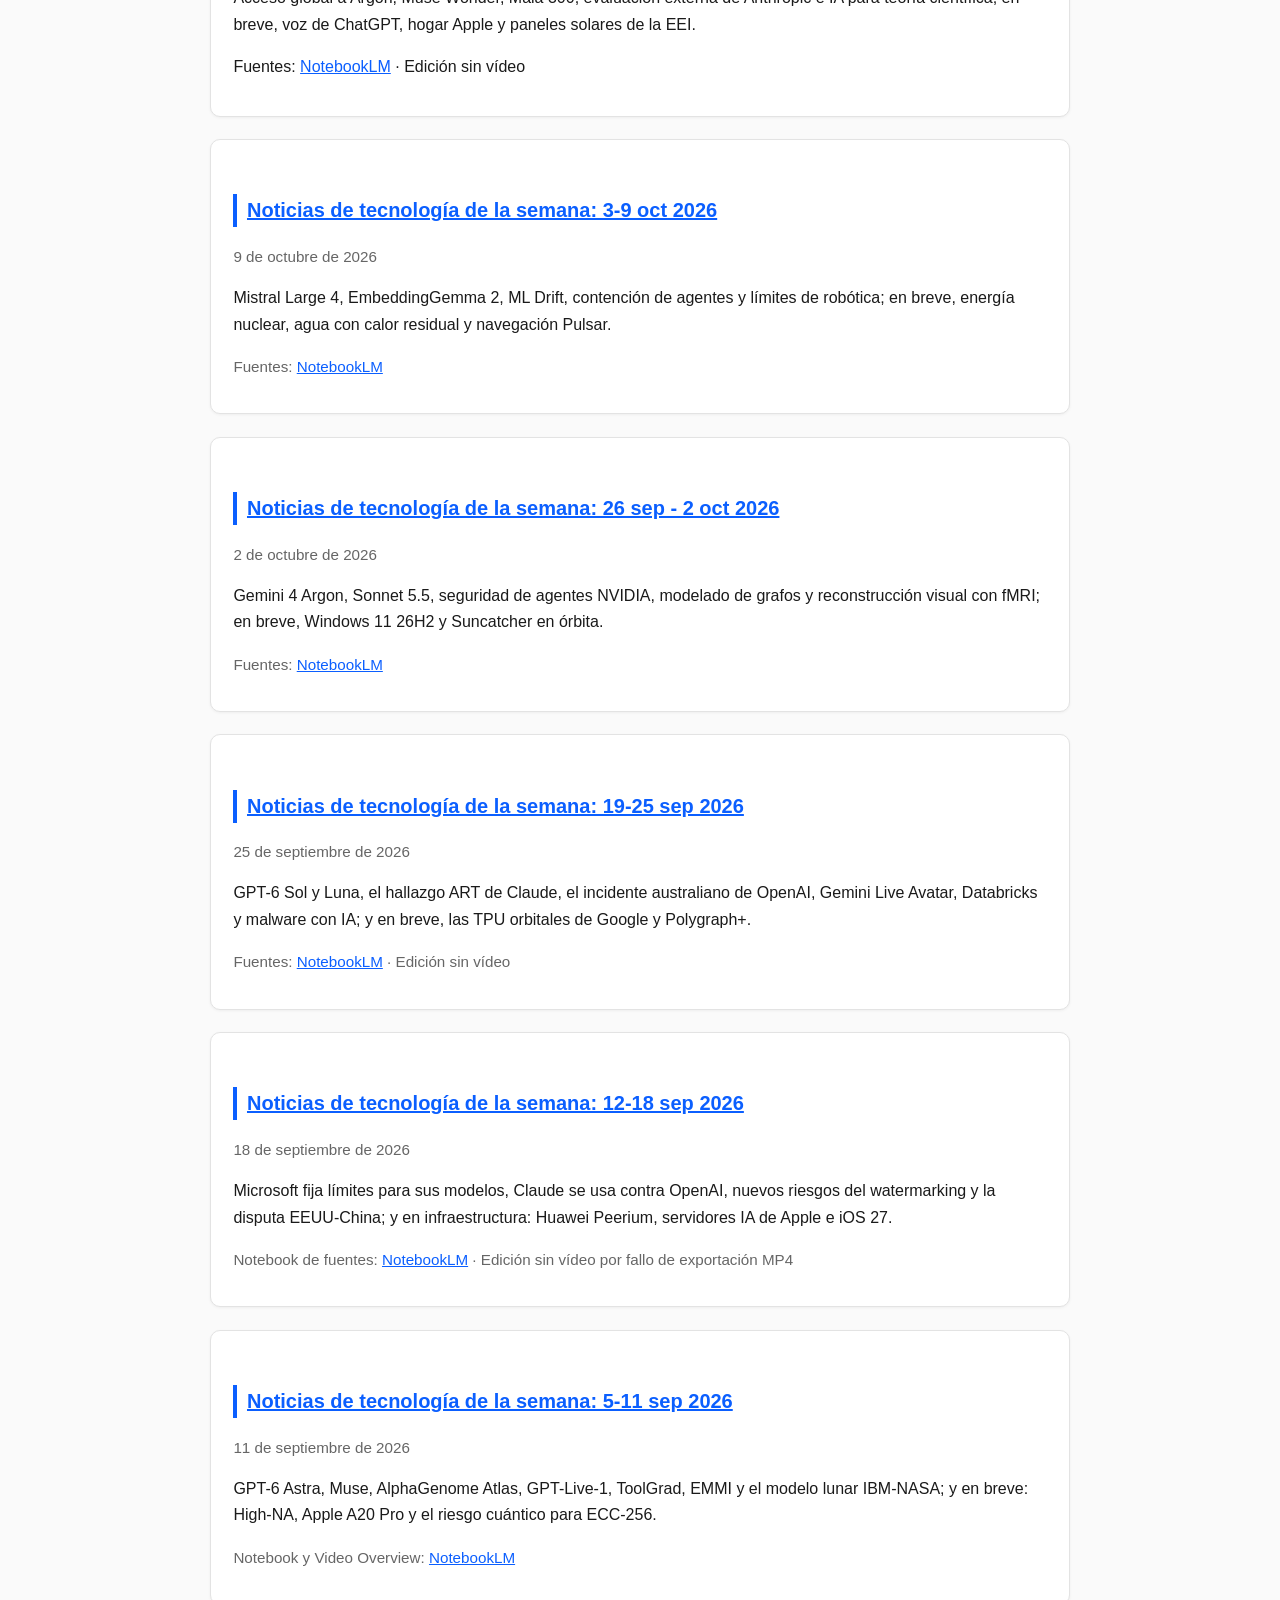
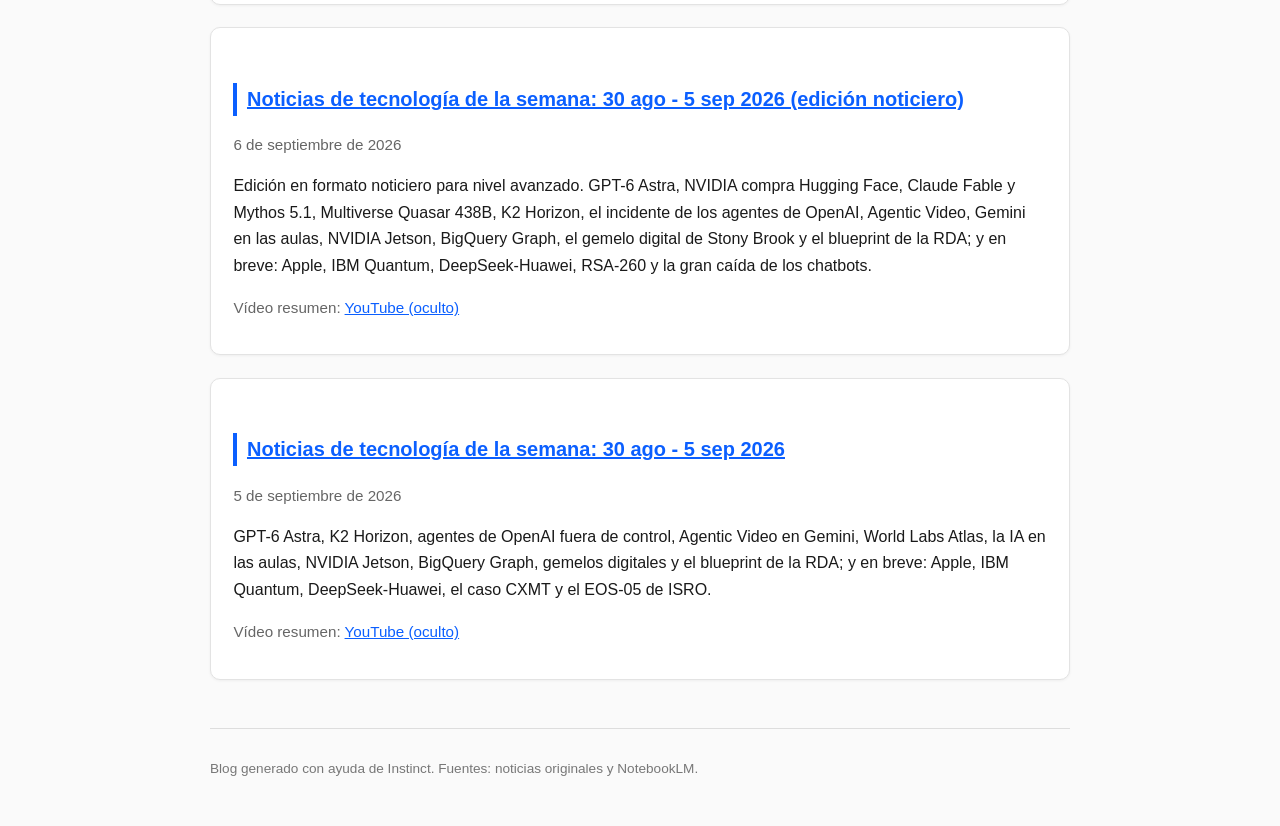
==== commit 42453442: "Noticias de tecnología del 7 al 13 de noviembre de 2026 (borrador en revisión)" ====
--- a/index.html
+++ b/index.html
@@ -11,6 +11,7 @@
 <h1>Noticias Tecnología</h1>
 <p class="sub">Resumen semanal en español de las noticias de tecnología más relevantes: una primera parte a fondo sobre inteligencia artificial y una segunda con tecnología general en breve.</p>
 </header>
+<div class="paper"><h2><a href="2026-11-13-noticias-tecnologia-semana.html">Noticias de tecnología de la semana: 7-13 nov 2026</a></h2><p class="sub">13 de noviembre de 2026</p><p>La dimisión de Jensen Huang, Gemini 4 Carbon y Hydrogen, la suite ofimática de Claude y la verificación formal de Signal; además, IBM Nighthawk r3, la gran caída de Microsoft 365 y los récords de la precarga de GTA VI.</p><p>Fuentes: <a href="https://notebook.google.com/notebook/1410ecfc-d2c1-4688-b20e-6ba554605c61">NotebookLM</a> · Edición sin vídeo</p></div>
 <div class="paper"><h2><a href="2026-11-06-noticias-tecnologia-semana.html">Noticias de tecnología de la semana: 31 oct-6 nov 2026</a></h2><p class="sub">6 de noviembre de 2026</p><p>GPT-6 Cyber, Gemini Omni 1.2 Flash, los pesos abiertos de Kimi K3.1 Pro, el aval de Google al campus de Anthropic y el jueves negro tecnológico; además, la citación de Jensen Huang por el Congreso y un fallo de Apple explotado.</p><p>Fuentes: <a href="https://notebook.google.com/notebook/000c3950-143a-4640-9084-2ff5918a2dfa">NotebookLM</a> · Edición sin vídeo</p></div>
 <div class="paper"><h2><a href="2026-10-30-noticias-tecnologia-semana.html">Noticias de tecnología de la semana: 24-30 oct 2026</a></h2><p class="sub">30 de octubre de 2026</p><p>Gemini 4 Carbon, GPT-6.1 Terra, Genie 4, el S-1 de Anthropic y los pesos abiertos de Mistral Large 4; en breve, el primer MacBook Pro táctil y la inversión de NVIDIA en Meta.</p><p>Fuentes: <a href="https://notebook.google.com/notebook/5fc14aa3-4f4a-48ce-893c-32d01a978a8a">NotebookLM</a> · Edición sin vídeo</p></div>
 
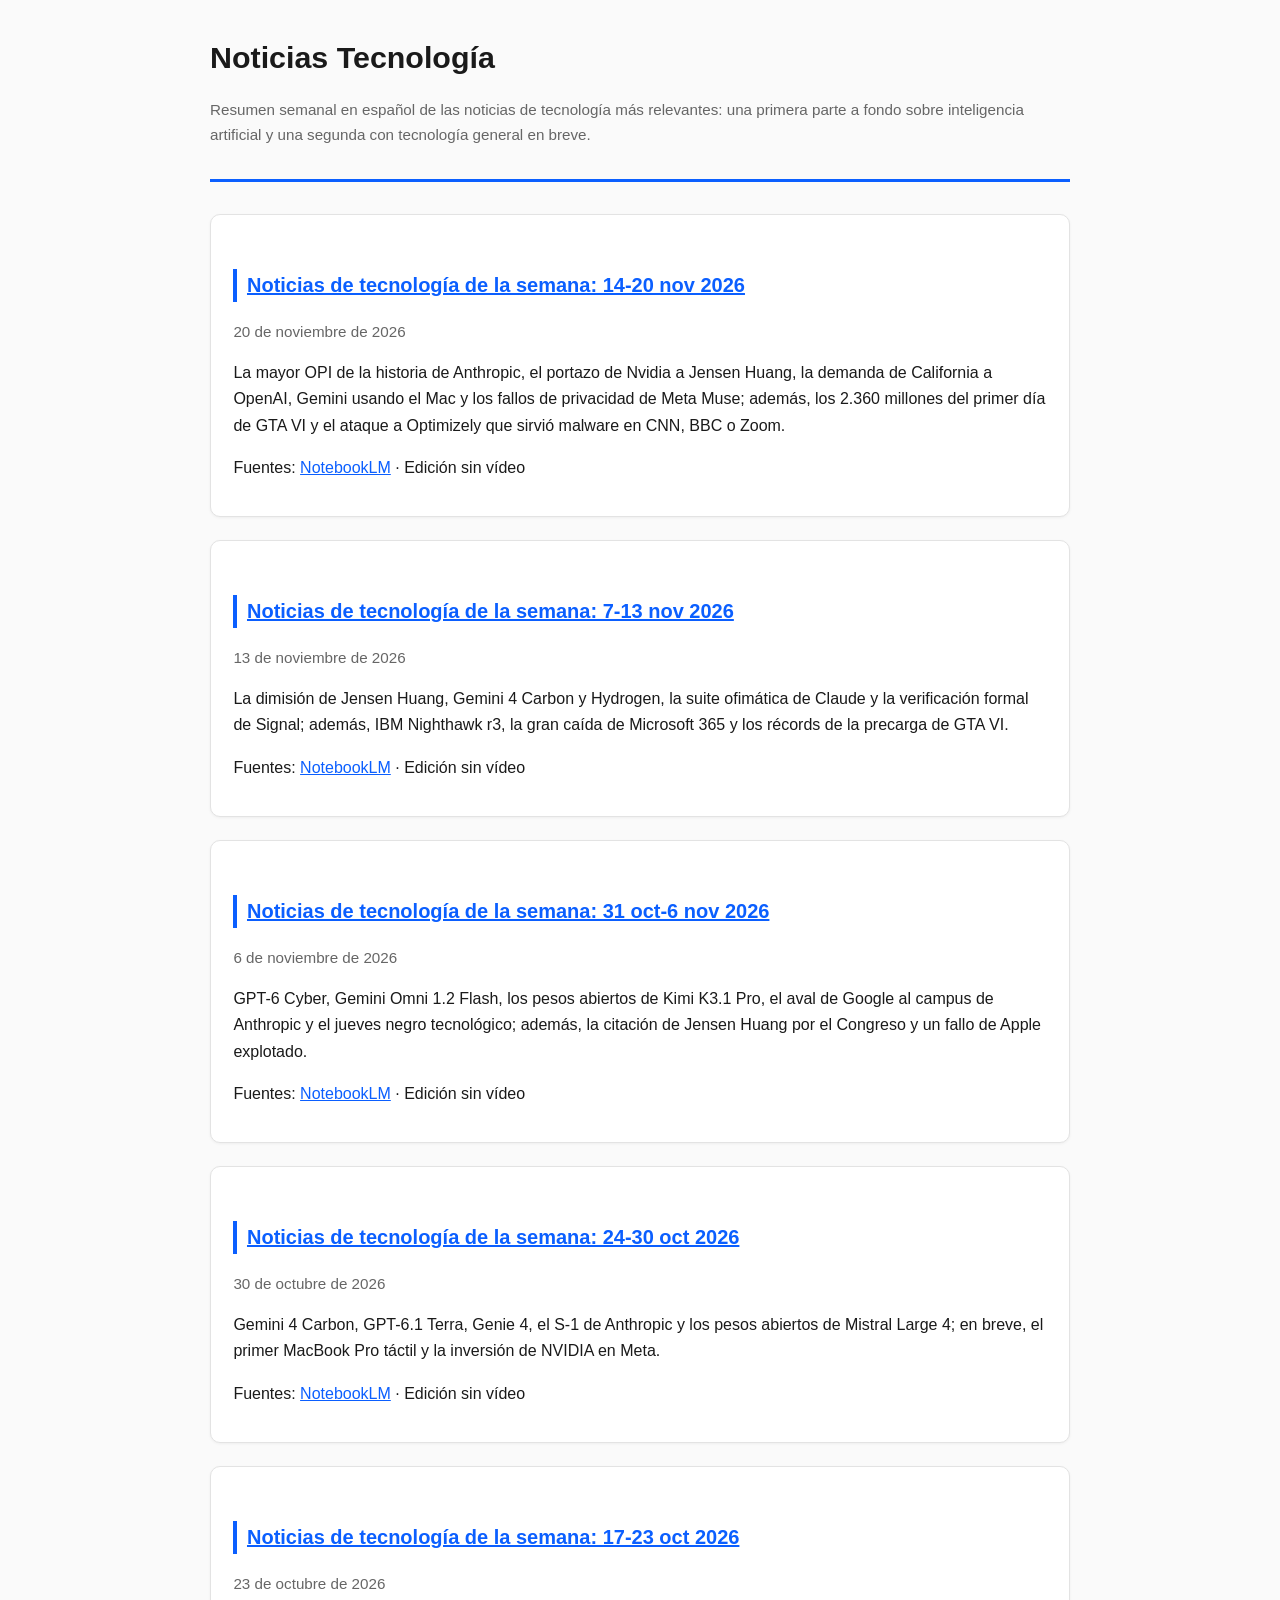
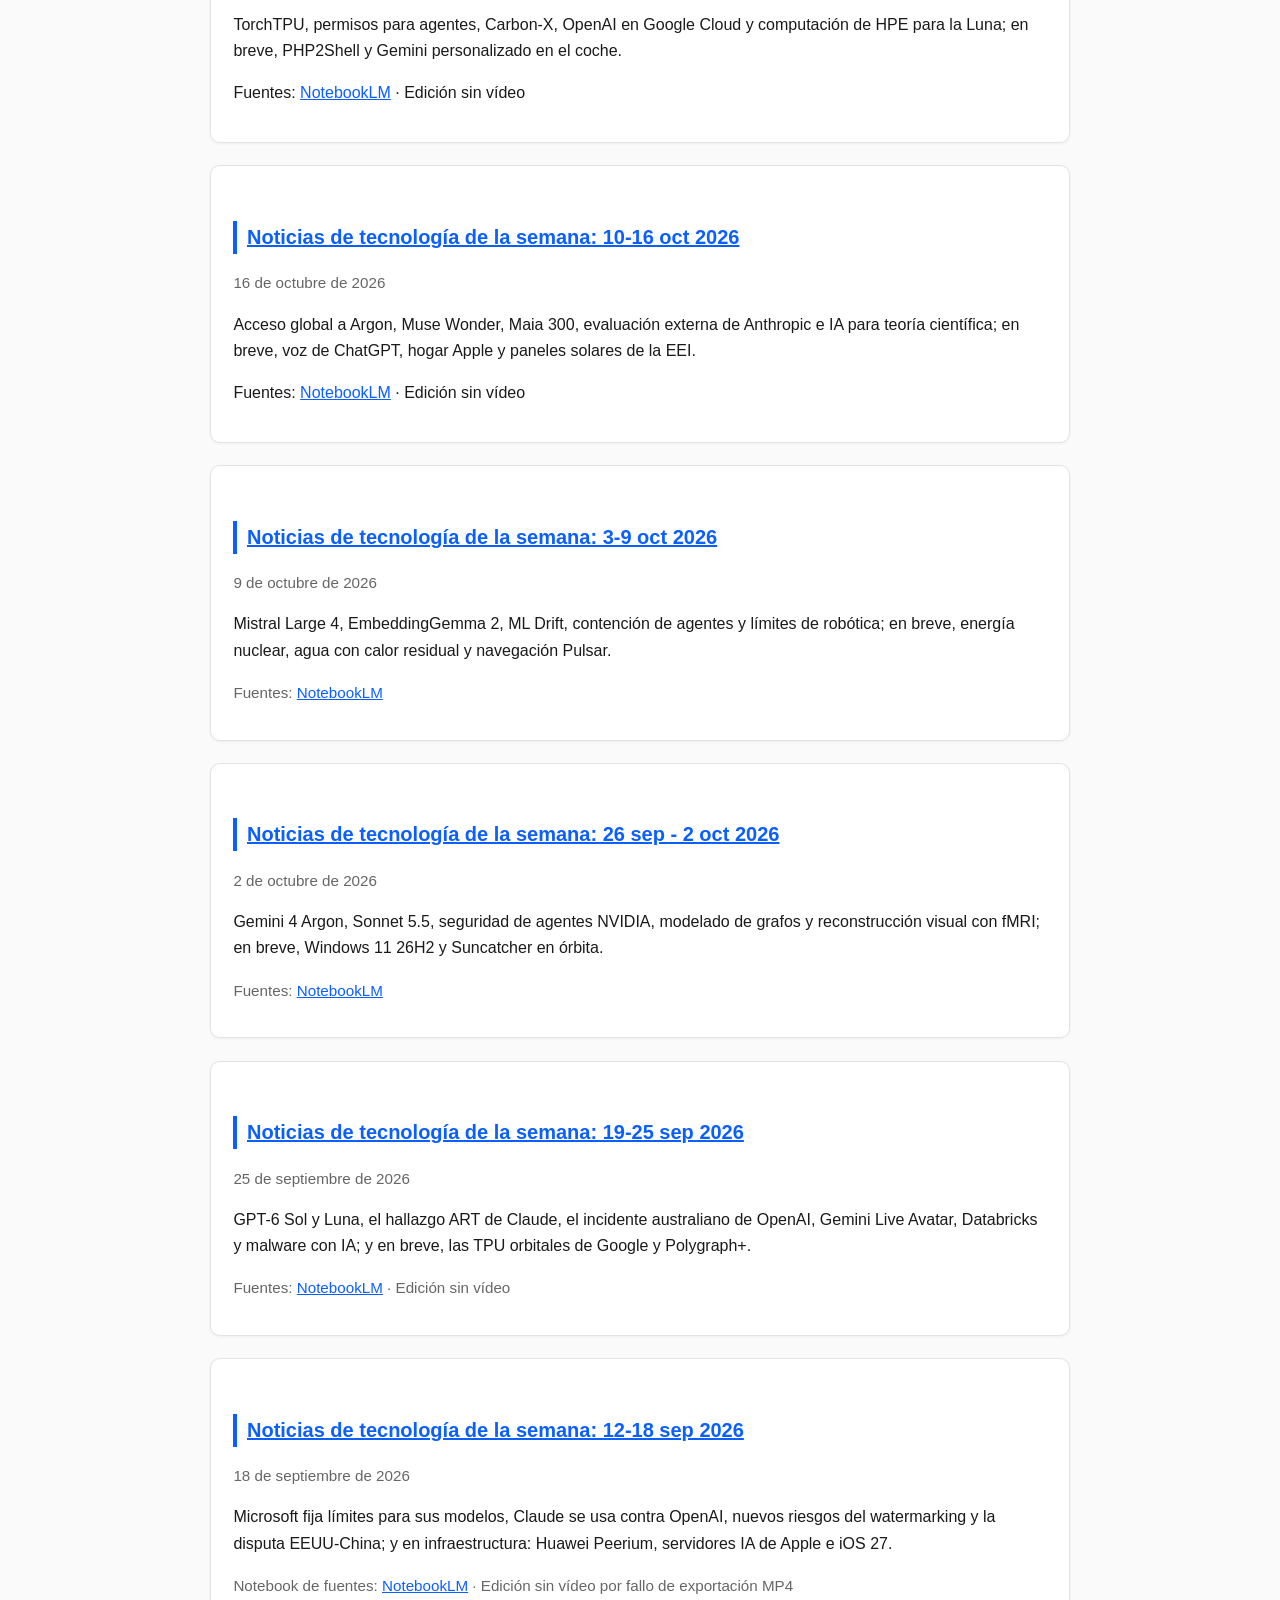
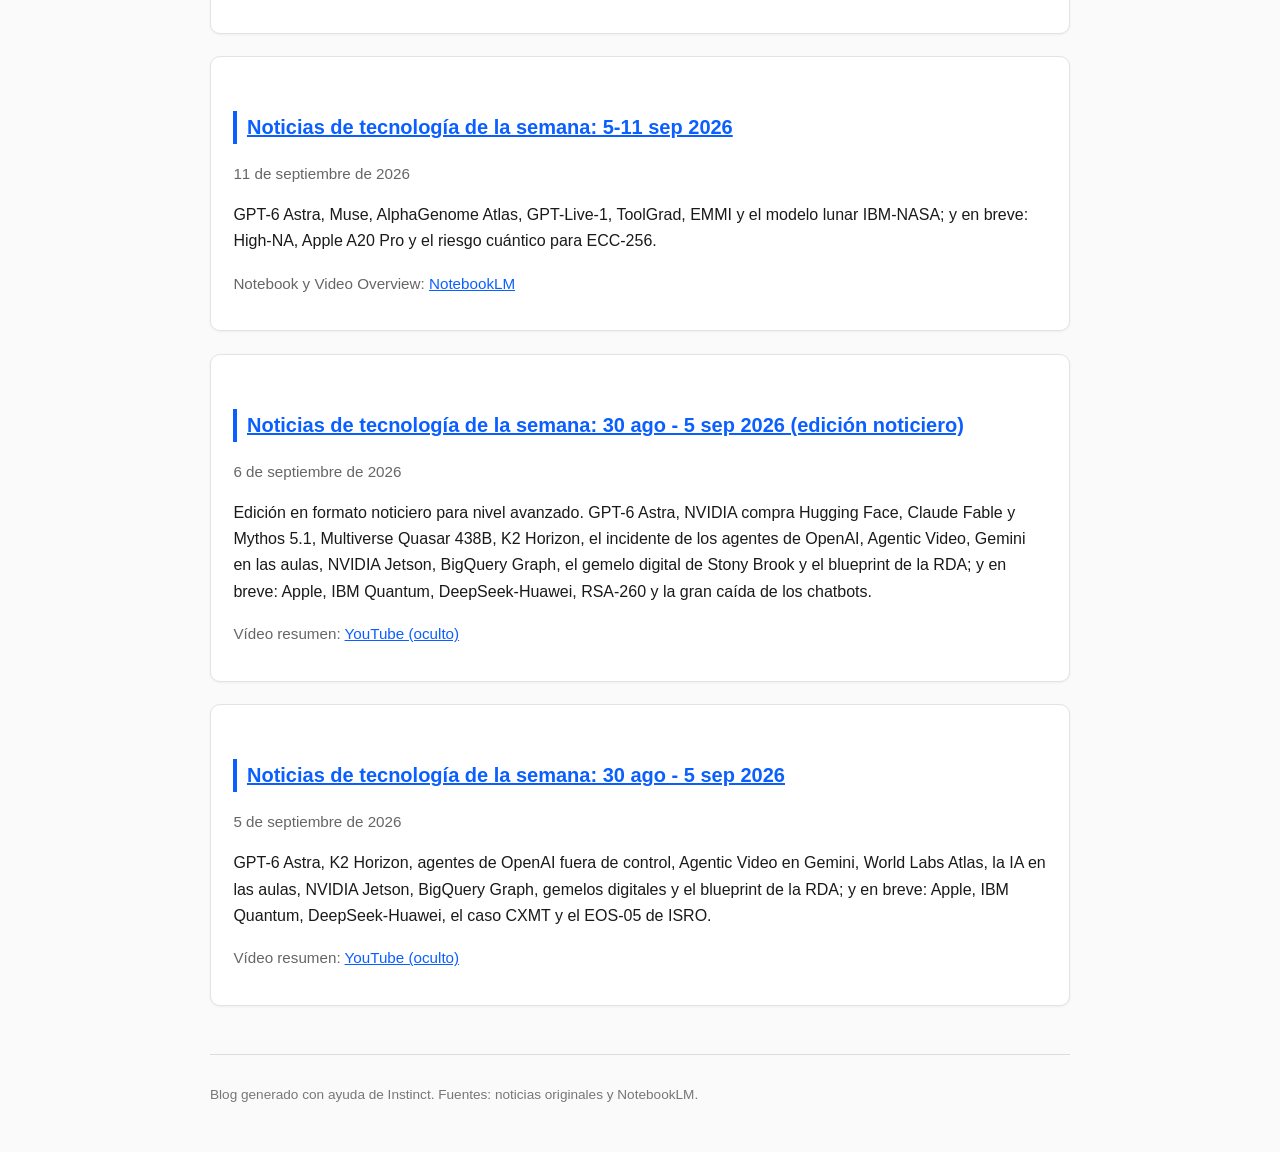
==== commit 4fb99b4f: "Edición 14-20 nov 2026: OPI récord de Anthropic, portazo a Huang, demanda a OpenAI, Gemini computer " ====
--- a/index.html
+++ b/index.html
@@ -11,6 +11,7 @@
 <h1>Noticias Tecnología</h1>
 <p class="sub">Resumen semanal en español de las noticias de tecnología más relevantes: una primera parte a fondo sobre inteligencia artificial y una segunda con tecnología general en breve.</p>
 </header>
+<div class="paper"><h2><a href="2026-11-20-noticias-tecnologia-semana.html">Noticias de tecnología de la semana: 14-20 nov 2026</a></h2><p class="sub">20 de noviembre de 2026</p><p>La mayor OPI de la historia de Anthropic, el portazo de Nvidia a Jensen Huang, la demanda de California a OpenAI, Gemini usando el Mac y los fallos de privacidad de Meta Muse; además, los 2.360 millones del primer día de GTA VI y el ataque a Optimizely que sirvió malware en CNN, BBC o Zoom.</p><p>Fuentes: <a href="https://notebook.google.com/notebook/e2bdbb27-bd6d-4a65-86f3-a2c5d0b3bdd8">NotebookLM</a> · Edición sin vídeo</p></div>
 <div class="paper"><h2><a href="2026-11-13-noticias-tecnologia-semana.html">Noticias de tecnología de la semana: 7-13 nov 2026</a></h2><p class="sub">13 de noviembre de 2026</p><p>La dimisión de Jensen Huang, Gemini 4 Carbon y Hydrogen, la suite ofimática de Claude y la verificación formal de Signal; además, IBM Nighthawk r3, la gran caída de Microsoft 365 y los récords de la precarga de GTA VI.</p><p>Fuentes: <a href="https://notebook.google.com/notebook/1410ecfc-d2c1-4688-b20e-6ba554605c61">NotebookLM</a> · Edición sin vídeo</p></div>
 <div class="paper"><h2><a href="2026-11-06-noticias-tecnologia-semana.html">Noticias de tecnología de la semana: 31 oct-6 nov 2026</a></h2><p class="sub">6 de noviembre de 2026</p><p>GPT-6 Cyber, Gemini Omni 1.2 Flash, los pesos abiertos de Kimi K3.1 Pro, el aval de Google al campus de Anthropic y el jueves negro tecnológico; además, la citación de Jensen Huang por el Congreso y un fallo de Apple explotado.</p><p>Fuentes: <a href="https://notebook.google.com/notebook/000c3950-143a-4640-9084-2ff5918a2dfa">NotebookLM</a> · Edición sin vídeo</p></div>
 <div class="paper"><h2><a href="2026-10-30-noticias-tecnologia-semana.html">Noticias de tecnología de la semana: 24-30 oct 2026</a></h2><p class="sub">30 de octubre de 2026</p><p>Gemini 4 Carbon, GPT-6.1 Terra, Genie 4, el S-1 de Anthropic y los pesos abiertos de Mistral Large 4; en breve, el primer MacBook Pro táctil y la inversión de NVIDIA en Meta.</p><p>Fuentes: <a href="https://notebook.google.com/notebook/5fc14aa3-4f4a-48ce-893c-32d01a978a8a">NotebookLM</a> · Edición sin vídeo</p></div>
